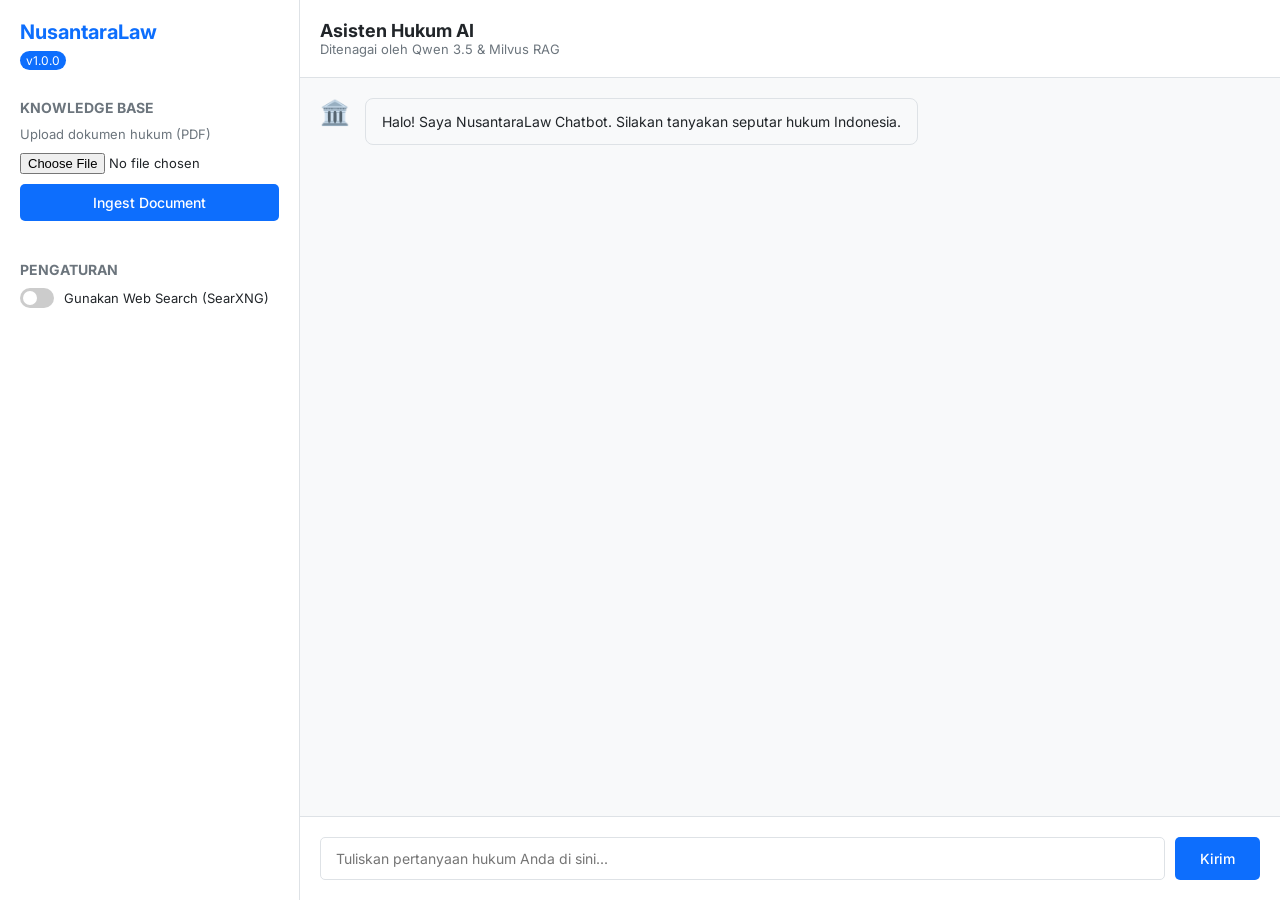
==== frontend/index.html @ 5e04f2a1 "Chatbot-Init" ====
<!DOCTYPE html>
<html lang="id">
<head>
    <meta charset="UTF-8">
    <meta name="viewport" content="width=device-width, initial-scale=1.0">
    <title>NusantaraLaw Chatbot</title>
    <link rel="stylesheet" href="style.css">
    <link href="https://fonts.googleapis.com/css2?family=Inter:wght@400;500;600&display=swap" rel="stylesheet">
</head>
<body>
    <div class="app-container">
        <!-- Sidebar for Uploads -->
        <aside class="sidebar">
            <div class="sidebar-header">
                <h2>NusantaraLaw</h2>
                <span class="badge">v1.0.0</span>
            </div>
            
            <div class="upload-section">
                <h3>Knowledge Base</h3>
                <p>Upload dokumen hukum (PDF)</p>
                <form id="uploadForm">
                    <input type="file" id="pdfFile" accept="application/pdf" required />
                    <button type="submit" id="uploadBtn" class="btn primary">Ingest Document</button>
                </form>
                <div id="uploadStatus" class="status-msg"></div>
            </div>

            <div class="settings-section">
                <h3>Pengaturan</h3>
                <label class="toggle">
                    <input type="checkbox" id="webSearchToggle">
                    <span class="slider round"></span>
                    <span class="toggle-label">Gunakan Web Search (SearXNG)</span>
                </label>
            </div>
        </aside>

        <!-- Main Chat Area -->
        <main class="chat-area">
            <header class="chat-header">
                <h2>Asisten Hukum AI</h2>
                <p>Ditenagai oleh Qwen 3.5 & Milvus RAG</p>
            </header>
            
            <div id="chatHistory" class="chat-history">
                <div class="message system-message">
                    <div class="avatar">🏛️</div>
                    <div class="content">Halo! Saya NusantaraLaw Chatbot. Silakan tanyakan seputar hukum Indonesia.</div>
                </div>
            </div>

            <div class="input-area">
                <form id="chatForm">
                    <input type="text" id="questionInput" placeholder="Tuliskan pertanyaan hukum Anda di sini..." required autocomplete="off" />
                    <button type="submit" id="sendBtn" class="btn primary">Kirim</button>
                </form>
            </div>
        </main>
    </div>
    <script src="app.js"></script>
</body>
</html>
---- frontend/style.css ----
:root {
    --bg-color: #f8f9fa;
    --sidebar-bg: #ffffff;
    --text-main: #212529;
    --text-muted: #6c757d;
    --primary: #0d6efd;
    --primary-hover: #0b5ed7;
    --border: #dee2e6;
    --msg-user: #e7f1ff;
    --msg-system: #f8f9fa;
}

* {
    box-sizing: border-box;
    margin: 0;
    padding: 0;
    font-family: 'Inter', sans-serif;
}

body {
    background-color: var(--bg-color);
    color: var(--text-main);
    display: flex;
    height: 100vh;
    overflow: hidden;
}

.app-container {
    display: flex;
    width: 100%;
}

.sidebar {
    width: 300px;
    background-color: var(--sidebar-bg);
    border-right: 1px solid var(--border);
    padding: 20px;
    display: flex;
    flex-direction: column;
    gap: 30px;
}

.sidebar-header h2 {
    font-size: 20px;
    color: var(--primary);
    margin-bottom: 5px;
}

.badge {
    background-color: var(--primary);
    color: white;
    padding: 2px 6px;
    border-radius: 10px;
    font-size: 12px;
}

.upload-section h3, .settings-section h3 {
    font-size: 14px;
    text-transform: uppercase;
    color: var(--text-muted);
    margin-bottom: 10px;
}

.upload-section p {
    font-size: 13px;
    color: var(--text-muted);
    margin-bottom: 10px;
}

.btn {
    padding: 10px 15px;
    border: none;
    border-radius: 5px;
    cursor: pointer;
    font-size: 14px;
    font-weight: 500;
    transition: background 0.3s;
}

.btn.primary {
    background-color: var(--primary);
    color: white;
    width: 100%;
}

.btn.primary:hover {
    background-color: var(--primary-hover);
}

.btn:disabled {
    opacity: 0.7;
    cursor: not-allowed;
}

input[type="file"] {
    width: 100%;
    margin-bottom: 10px;
    font-size: 13px;
}

.status-msg {
    margin-top: 10px;
    font-size: 12px;
    color: green;
}

/* Chat Area */
.chat-area {
    flex: 1;
    display: flex;
    flex-direction: column;
}

.chat-header {
    padding: 20px;
    background-color: var(--sidebar-bg);
    border-bottom: 1px solid var(--border);
}

.chat-header h2 {
    font-size: 18px;
}

.chat-header p {
    font-size: 13px;
    color: var(--text-muted);
}

.chat-history {
    flex: 1;
    padding: 20px;
    overflow-y: auto;
    display: flex;
    flex-direction: column;
    gap: 15px;
}

.message {
    display: flex;
    gap: 15px;
    max-width: 80%;
}

.message.user-message {
    align-self: flex-end;
    flex-direction: row-reverse;
}

.message .avatar {
    font-size: 24px;
}

.message .content {
    padding: 12px 16px;
    border-radius: 8px;
    font-size: 14px;
    line-height: 1.5;
    background-color: var(--msg-system);
    border: 1px solid var(--border);
}

.message.user-message .content {
    background-color: var(--msg-user);
    border-color: #b6d4fe;
}

.source-box {
    margin-top: 10px;
    padding: 10px;
    background-color: #f1f3f5;
    border-radius: 5px;
    font-size: 12px;
    color: var(--text-muted);
}

.source-box ul {
    padding-left: 20px;
    margin-top: 5px;
}

.input-area {
    padding: 20px;
    background-color: var(--sidebar-bg);
    border-top: 1px solid var(--border);
}

#chatForm {
    display: flex;
    gap: 10px;
}

#questionInput {
    flex: 1;
    padding: 12px 15px;
    border: 1px solid var(--border);
    border-radius: 5px;
    font-size: 14px;
}

#questionInput:focus {
    outline: none;
    border-color: var(--primary);
}

#sendBtn {
    width: auto;
    padding: 0 25px;
}

/* Toggle switch */
.toggle {
    display: flex;
    align-items: center;
    gap: 10px;
    cursor: pointer;
    font-size: 13px;
}
.toggle input { display: none; }
.slider {
    position: relative;
    width: 34px;
    height: 20px;
    background-color: #ccc;
    border-radius: 20px;
    transition: .4s;
}
.slider:before {
    position: absolute;
    content: "";
    height: 14px;
    width: 14px;
    left: 3px;
    bottom: 3px;
    background-color: white;
    border-radius: 50%;
    transition: .4s;
}
input:checked + .slider { background-color: var(--primary); }
input:checked + .slider:before { transform: translateX(14px); }
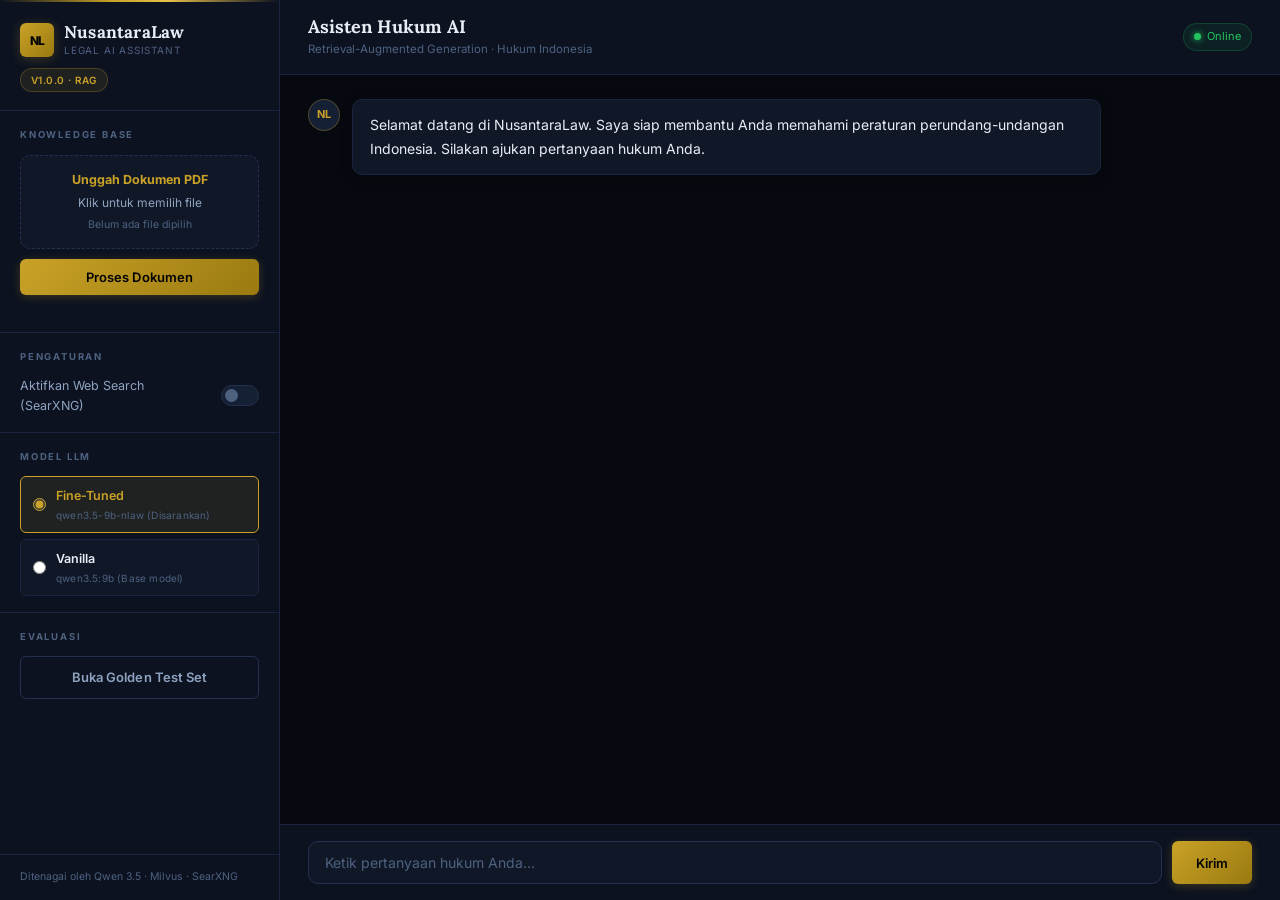
==== commit 904d9712: "Chatbot-EvalPage" ====
--- a/frontend/index.html
+++ b/frontend/index.html
@@ -3,61 +3,120 @@
 <head>
     <meta charset="UTF-8">
     <meta name="viewport" content="width=device-width, initial-scale=1.0">
-    <title>NusantaraLaw Chatbot</title>
-    <link rel="stylesheet" href="style.css">
-    <link href="https://fonts.googleapis.com/css2?family=Inter:wght@400;500;600&display=swap" rel="stylesheet">
+    <meta name="description" content="NusantaraLaw - Asisten Hukum AI berbasis RAG untuk hukum Indonesia">
+    <title>NusantaraLaw | Asisten Hukum AI</title>
+    <link rel="stylesheet" href="style.css?v=4">
+    <link href="https://fonts.googleapis.com/css2?family=Inter:ital,opsz,wght@0,14..32,300;0,14..32,400;0,14..32,500;0,14..32,600;0,14..32,700;1,14..32,400&family=Lora:wght@600;700&display=swap" rel="stylesheet">
 </head>
 <body>
-    <div class="app-container">
-        <!-- Sidebar for Uploads -->
-        <aside class="sidebar">
-            <div class="sidebar-header">
-                <h2>NusantaraLaw</h2>
-                <span class="badge">v1.0.0</span>
+<div class="app-container">
+
+    <!-- ══ Sidebar ══════════════════════════════ -->
+    <aside class="sidebar">
+
+        <div class="sidebar-brand">
+            <div class="brand-row">
+                <div class="brand-icon">NL</div>
+                <div>
+                    <div class="brand-name">NusantaraLaw</div>
+                    <div class="brand-tag">Legal AI Assistant</div>
+                </div>
             </div>
-            
-            <div class="upload-section">
-                <h3>Knowledge Base</h3>
-                <p>Upload dokumen hukum (PDF)</p>
-                <form id="uploadForm">
-                    <input type="file" id="pdfFile" accept="application/pdf" required />
-                    <button type="submit" id="uploadBtn" class="btn primary">Ingest Document</button>
-                </form>
-                <div id="uploadStatus" class="status-msg"></div>
-            </div>
+            <span class="badge">v1.0.0 &middot; RAG</span>
+        </div>
 
-            <div class="settings-section">
-                <h3>Pengaturan</h3>
+        <!-- Knowledge Base -->
+        <div class="sidebar-section">
+            <div class="section-label">Knowledge Base</div>
+            <form id="uploadForm">
+                <div class="upload-zone" onclick="document.getElementById('pdfFile').click()">
+                    <label class="upload-label">
+                        <input type="file" id="pdfFile" accept="application/pdf" required />
+                        <strong>Unggah Dokumen PDF</strong>
+                        Klik untuk memilih file
+                    </label>
+                    <div id="fileName">Belum ada file dipilih</div>
+                </div>
+                <button type="submit" id="uploadBtn" class="btn primary">Proses Dokumen</button>
+            </form>
+            <div id="uploadStatus" class="status-msg"></div>
+        </div>
+
+        <!-- Settings -->
+        <div class="sidebar-section">
+            <div class="section-label">Pengaturan</div>
+            <div class="toggle-row">
+                <span class="toggle-label">Aktifkan Web Search (SearXNG)</span>
                 <label class="toggle">
                     <input type="checkbox" id="webSearchToggle">
-                    <span class="slider round"></span>
-                    <span class="toggle-label">Gunakan Web Search (SearXNG)</span>
+                    <span class="slider"></span>
                 </label>
             </div>
-        </aside>
+        </div>
 
-        <!-- Main Chat Area -->
-        <main class="chat-area">
-            <header class="chat-header">
-                <h2>Asisten Hukum AI</h2>
-                <p>Ditenagai oleh Qwen 3.5 & Milvus RAG</p>
-            </header>
-            
-            <div id="chatHistory" class="chat-history">
-                <div class="message system-message">
-                    <div class="avatar">🏛️</div>
-                    <div class="content">Halo! Saya NusantaraLaw Chatbot. Silakan tanyakan seputar hukum Indonesia.</div>
+        <!-- Model Selector -->
+        <div class="sidebar-section">
+            <div class="section-label">Model LLM</div>
+            <div class="model-selector">
+                <label class="model-option">
+                    <input type="radio" name="modelChoice" id="modelFinetuned" value="qwen3.5-9b-nlaw" checked>
+                    <span class="model-option-label">
+                        <span class="model-name">Fine-Tuned</span>
+                        <span class="model-desc">qwen3.5-9b-nlaw (Disarankan)</span>
+                    </span>
+                </label>
+                <label class="model-option">
+                    <input type="radio" name="modelChoice" id="modelVanilla" value="qwen3.5:9b">
+                    <span class="model-option-label">
+                        <span class="model-name">Vanilla</span>
+                        <span class="model-desc">qwen3.5:9b (Base model)</span>
+                    </span>
+                </label>
+            </div>
+        </div>
+
+        <!-- Evaluation -->
+        <div class="sidebar-section">
+            <div class="section-label">Evaluasi</div>
+            <a href="evaluation.html" class="btn secondary">Buka Golden Test Set</a>
+        </div>
+
+        <div class="sidebar-footer">
+            Ditenagai oleh Qwen 3.5 &middot; Milvus &middot; SearXNG
+        </div>
+
+    </aside>
+
+    <!-- ══ Chat ════════════════════════════════ -->
+    <main class="chat-area">
+
+        <header class="chat-header">
+            <div class="chat-header-left">
+                <h1>Asisten Hukum AI</h1>
+                <p>Retrieval-Augmented Generation &middot; Hukum Indonesia</p>
+            </div>
+            <div class="online-pill">Online</div>
+        </header>
+
+        <div id="chatHistory" class="chat-history">
+            <div class="message system-message">
+                <div class="avatar">NL</div>
+                <div class="content">
+                    Selamat datang di NusantaraLaw. Saya siap membantu Anda memahami peraturan perundang-undangan Indonesia. Silakan ajukan pertanyaan hukum Anda.
                 </div>
             </div>
+        </div>
 
-            <div class="input-area">
-                <form id="chatForm">
-                    <input type="text" id="questionInput" placeholder="Tuliskan pertanyaan hukum Anda di sini..." required autocomplete="off" />
-                    <button type="submit" id="sendBtn" class="btn primary">Kirim</button>
-                </form>
-            </div>
-        </main>
-    </div>
-    <script src="app.js"></script>
+        <div class="input-area">
+            <form id="chatForm">
+                <input type="text" id="questionInput" placeholder="Ketik pertanyaan hukum Anda..." required autocomplete="off" />
+                <button type="submit" id="sendBtn" class="btn primary">Kirim</button>
+            </form>
+        </div>
+
+    </main>
+
+</div>
+<script src="app.js?v=4"></script>
 </body>
 </html>
--- a/frontend/style.css
+++ b/frontend/style.css
@@ -1,144 +1,431 @@
+@import url('https://fonts.googleapis.com/css2?family=Inter:ital,opsz,wght@0,14..32,300;0,14..32,400;0,14..32,500;0,14..32,600;0,14..32,700;1,14..32,400&family=Lora:wght@600;700&display=swap');
+
+/* ═══════════════════════════════════════════════
+   DESIGN TOKENS
+═══════════════════════════════════════════════ */
 :root {
-    --bg-color: #f8f9fa;
-    --sidebar-bg: #ffffff;
-    --text-main: #212529;
-    --text-muted: #6c757d;
-    --primary: #0d6efd;
-    --primary-hover: #0b5ed7;
-    --border: #dee2e6;
-    --msg-user: #e7f1ff;
-    --msg-system: #f8f9fa;
-}
-
-* {
-    box-sizing: border-box;
-    margin: 0;
-    padding: 0;
-    font-family: 'Inter', sans-serif;
-}
-
+    /* Surfaces */
+    --bg:        #06090f;
+    --s1:        #0c1220;
+    --s2:        #101828;
+    --s3:        #162035;
+
+    /* Borders */
+    --b0:        #1a2540;
+    --b1:        #243050;
+
+    /* Text */
+    --t1:        #e8edf5;
+    --t2:        #8fa3c0;
+    --t3:        #4e6280;
+
+    /* Brand gold */
+    --gold:      #c9a227;
+    --gold-hi:   #e8bf4a;
+    --gold-lo:   rgba(201,162,39,0.1);
+    --gold-glow: rgba(201,162,39,0.25);
+
+    /* Status */
+    --green:     #22c55e;
+    --red:       #ef4444;
+
+    /* Geometry */
+    --r:         10px;
+    --rs:        6px;
+    --sidebar:   280px;
+}
+
+/* ═══════════════════════════════════════════════
+   RESET
+═══════════════════════════════════════════════ */
+*, *::before, *::after { box-sizing: border-box; margin: 0; padding: 0; }
+html { height: 100%; }
 body {
-    background-color: var(--bg-color);
-    color: var(--text-main);
-    display: flex;
+    font-family: 'Inter', system-ui, sans-serif;
+    font-size: 14px;
+    line-height: 1.6;
+    background: var(--bg);
+    color: var(--t1);
     height: 100vh;
     overflow: hidden;
-}
-
+    display: flex;
+}
+
+/* Scrollbar */
+::-webkit-scrollbar { width: 4px; height: 4px; }
+::-webkit-scrollbar-track { background: transparent; }
+::-webkit-scrollbar-thumb { background: var(--b1); border-radius: 4px; }
+::-webkit-scrollbar-thumb:hover { background: var(--gold); }
+
+/* ═══════════════════════════════════════════════
+   LAYOUT
+═══════════════════════════════════════════════ */
 .app-container {
     display: flex;
     width: 100%;
-}
-
+    height: 100vh;
+}
+
+/* ═══════════════════════════════════════════════
+   SIDEBAR
+═══════════════════════════════════════════════ */
 .sidebar {
-    width: 300px;
-    background-color: var(--sidebar-bg);
-    border-right: 1px solid var(--border);
-    padding: 20px;
+    width: var(--sidebar);
+    min-width: var(--sidebar);
+    background: var(--s1);
+    border-right: 1px solid var(--b0);
     display: flex;
     flex-direction: column;
-    gap: 30px;
-}
-
-.sidebar-header h2 {
-    font-size: 20px;
-    color: var(--primary);
-    margin-bottom: 5px;
+    overflow-y: auto;
+    overflow-x: hidden;
+    position: relative;
+    z-index: 10;
+}
+
+/* Gold top accent line */
+.sidebar::after {
+    content: '';
+    position: absolute;
+    top: 0; left: 0; right: 0;
+    height: 2px;
+    background: linear-gradient(90deg, transparent 0%, var(--gold) 40%, var(--gold-hi) 60%, transparent 100%);
+    pointer-events: none;
+}
+
+/* Brand */
+.sidebar-brand {
+    padding: 22px 20px 18px;
+}
+
+.brand-row {
+    display: flex;
+    align-items: center;
+    gap: 10px;
+    margin-bottom: 10px;
+}
+
+.brand-icon {
+    width: 34px;
+    height: 34px;
+    background: linear-gradient(135deg, var(--gold), #9a7a10);
+    border-radius: var(--rs);
+    display: flex;
+    align-items: center;
+    justify-content: center;
+    font-weight: 800;
+    font-size: 12px;
+    color: #000;
+    letter-spacing: -0.5px;
+    box-shadow: 0 2px 12px var(--gold-glow);
+    flex-shrink: 0;
+}
+
+.brand-name {
+    font-family: 'Lora', Georgia, serif;
+    font-size: 17px;
+    font-weight: 700;
+    color: var(--t1);
+    letter-spacing: 0.2px;
+    line-height: 1.2;
+}
+
+.brand-tag {
+    font-size: 10px;
+    color: var(--t3);
+    letter-spacing: 0.8px;
+    text-transform: uppercase;
 }
 
 .badge {
-    background-color: var(--primary);
-    color: white;
-    padding: 2px 6px;
-    border-radius: 10px;
+    display: inline-flex;
+    align-items: center;
+    gap: 5px;
+    background: var(--gold-lo);
+    color: var(--gold);
+    border: 1px solid rgba(201,162,39,0.25);
+    border-radius: 20px;
+    padding: 3px 10px;
+    font-size: 10px;
+    font-weight: 600;
+    letter-spacing: 0.4px;
+    text-transform: uppercase;
+}
+
+/* Sidebar Sections */
+.sidebar-section {
+    padding: 16px 20px;
+    border-top: 1px solid var(--b0);
+}
+
+.section-label {
+    font-size: 9.5px;
+    font-weight: 700;
+    letter-spacing: 1.8px;
+    text-transform: uppercase;
+    color: var(--t3);
+    margin-bottom: 12px;
+}
+
+/* Upload zone */
+.upload-zone {
+    border: 1.5px dashed var(--b1);
+    border-radius: var(--r);
+    padding: 14px 12px;
+    text-align: center;
+    cursor: pointer;
+    transition: all 0.25s;
+    background: var(--s2);
+    margin-bottom: 10px;
+}
+.upload-zone:hover {
+    border-color: var(--gold);
+    background: var(--gold-lo);
+}
+.upload-zone input[type="file"] { display: none; }
+.upload-label {
+    display: block;
     font-size: 12px;
-}
-
-.upload-section h3, .settings-section h3 {
-    font-size: 14px;
-    text-transform: uppercase;
-    color: var(--text-muted);
-    margin-bottom: 10px;
-}
-
-.upload-section p {
+    color: var(--t2);
+    cursor: pointer;
+    user-select: none;
+}
+.upload-label strong {
+    display: block;
+    color: var(--gold);
+    font-size: 12.5px;
+    margin-bottom: 3px;
+}
+#fileName {
+    font-size: 10.5px;
+    color: var(--t3);
+    margin-top: 5px;
+    word-break: break-all;
+}
+
+.status-msg {
+    font-size: 11.5px;
+    color: var(--green);
+    margin-top: 7px;
+    min-height: 14px;
+}
+
+/* Buttons */
+.btn {
+    display: flex;
+    align-items: center;
+    justify-content: center;
+    gap: 7px;
+    width: 100%;
+    padding: 10px 16px;
+    border: none;
+    border-radius: var(--rs);
     font-size: 13px;
-    color: var(--text-muted);
-    margin-bottom: 10px;
-}
-
-.btn {
-    padding: 10px 15px;
-    border: none;
-    border-radius: 5px;
+    font-weight: 600;
+    font-family: 'Inter', sans-serif;
     cursor: pointer;
-    font-size: 14px;
-    font-weight: 500;
-    transition: background 0.3s;
-}
-
+    transition: all 0.22s ease;
+    text-decoration: none;
+    letter-spacing: 0.1px;
+}
 .btn.primary {
-    background-color: var(--primary);
-    color: white;
-    width: 100%;
-}
-
+    background: linear-gradient(135deg, var(--gold) 0%, #9a7a10 100%);
+    color: #000;
+    box-shadow: 0 2px 10px var(--gold-glow);
+}
 .btn.primary:hover {
-    background-color: var(--primary-hover);
-}
-
+    background: linear-gradient(135deg, var(--gold-hi) 0%, var(--gold) 100%);
+    box-shadow: 0 4px 18px rgba(201,162,39,0.4);
+    transform: translateY(-1px);
+}
+.btn.secondary {
+    background: transparent;
+    color: var(--t2);
+    border: 1px solid var(--b1);
+}
+.btn.secondary:hover {
+    color: var(--gold);
+    border-color: var(--gold);
+    background: var(--gold-lo);
+}
 .btn:disabled {
-    opacity: 0.7;
+    opacity: 0.4;
     cursor: not-allowed;
-}
-
-input[type="file"] {
-    width: 100%;
-    margin-bottom: 10px;
-    font-size: 13px;
-}
-
-.status-msg {
-    margin-top: 10px;
-    font-size: 12px;
-    color: green;
-}
-
-/* Chat Area */
+    transform: none !important;
+    box-shadow: none !important;
+}
+
+/* Toggle */
+.toggle-row {
+    display: flex;
+    align-items: center;
+    justify-content: space-between;
+    gap: 12px;
+}
+.toggle-label { font-size: 12.5px; color: var(--t2); flex: 1; }
+.toggle { position: relative; width: 38px; height: 21px; flex-shrink: 0; cursor: pointer; }
+.toggle input { display: none; }
+.slider {
+    position: absolute;
+    inset: 0;
+    background: var(--s3);
+    border: 1px solid var(--b1);
+    border-radius: 21px;
+    transition: 0.28s;
+}
+.slider::before {
+    content: '';
+    position: absolute;
+    width: 13px; height: 13px;
+    left: 3px; top: 3px;
+    background: var(--t3);
+    border-radius: 50%;
+    transition: 0.28s;
+}
+input:checked + .slider { background: var(--gold-lo); border-color: var(--gold); }
+input:checked + .slider::before { transform: translateX(17px); background: var(--gold); }
+
+/* Model Selector */
+.model-selector {
+    display: flex;
+    flex-direction: column;
+    gap: 6px;
+}
+
+.model-option {
+    display: flex;
+    align-items: center;
+    gap: 10px;
+    padding: 9px 12px;
+    border: 1px solid var(--b0);
+    border-radius: var(--rs);
+    cursor: pointer;
+    transition: all 0.2s;
+    background: var(--s2);
+}
+.model-option:hover {
+    border-color: var(--b1);
+    background: var(--s3);
+}
+.model-option input[type="radio"] {
+    accent-color: var(--gold);
+    flex-shrink: 0;
+}
+.model-option input[type="radio"]:checked ~ .model-option-label .model-name {
+    color: var(--gold);
+}
+.model-option:has(input:checked) {
+    border-color: var(--gold);
+    background: var(--gold-lo);
+}
+.model-option-label {
+    display: flex;
+    flex-direction: column;
+    gap: 1px;
+}
+.model-name {
+    font-size: 12.5px;
+    font-weight: 600;
+    color: var(--t1);
+}
+.model-desc {
+    font-size: 10px;
+    color: var(--t3);
+    letter-spacing: 0.2px;
+}
+
+/* Sidebar footer */
+.sidebar-footer {
+    margin-top: auto;
+    padding: 14px 20px;
+    border-top: 1px solid var(--b0);
+    font-size: 10.5px;
+    color: var(--t3);
+    line-height: 1.6;
+}
+
+/* ═══════════════════════════════════════════════
+   CHAT AREA
+═══════════════════════════════════════════════ */
 .chat-area {
     flex: 1;
     display: flex;
     flex-direction: column;
+    overflow: hidden;
+    min-width: 0;
 }
 
 .chat-header {
-    padding: 20px;
-    background-color: var(--sidebar-bg);
-    border-bottom: 1px solid var(--border);
-}
-
-.chat-header h2 {
+    padding: 16px 28px;
+    background: var(--s1);
+    border-bottom: 1px solid var(--b0);
+    display: flex;
+    align-items: center;
+    justify-content: space-between;
+    flex-shrink: 0;
+    gap: 12px;
+}
+
+.chat-header-left h1 {
+    font-family: 'Lora', serif;
     font-size: 18px;
-}
-
-.chat-header p {
-    font-size: 13px;
-    color: var(--text-muted);
-}
-
+    font-weight: 700;
+    color: var(--t1);
+    line-height: 1.2;
+}
+
+.chat-header-left p {
+    font-size: 11.5px;
+    color: var(--t3);
+    margin-top: 2px;
+}
+
+.online-pill {
+    display: flex;
+    align-items: center;
+    gap: 6px;
+    font-size: 11px;
+    color: var(--green);
+    background: rgba(34,197,94,0.08);
+    border: 1px solid rgba(34,197,94,0.2);
+    border-radius: 20px;
+    padding: 4px 10px;
+    flex-shrink: 0;
+}
+.online-pill::before {
+    content: '';
+    width: 7px; height: 7px;
+    border-radius: 50%;
+    background: var(--green);
+    box-shadow: 0 0 6px var(--green);
+    animation: pulse 2.2s infinite;
+}
+@keyframes pulse {
+    0%, 100% { opacity: 1; }
+    50% { opacity: 0.3; }
+}
+
+/* ═══════════════════════════════════════════════
+   MESSAGES
+═══════════════════════════════════════════════ */
 .chat-history {
     flex: 1;
-    padding: 20px;
+    padding: 24px 28px;
     overflow-y: auto;
     display: flex;
     flex-direction: column;
-    gap: 15px;
+    gap: 20px;
 }
 
 .message {
     display: flex;
-    gap: 15px;
-    max-width: 80%;
+    gap: 12px;
+    max-width: 84%;
+    animation: msgIn 0.3s ease forwards;
+}
+
+@keyframes msgIn {
+    from { opacity: 0; transform: translateY(8px); }
+    to   { opacity: 1; transform: translateY(0); }
 }
 
 .message.user-message {
@@ -146,94 +433,148 @@
     flex-direction: row-reverse;
 }
 
-.message .avatar {
-    font-size: 24px;
-}
-
-.message .content {
-    padding: 12px 16px;
-    border-radius: 8px;
-    font-size: 14px;
-    line-height: 1.5;
-    background-color: var(--msg-system);
-    border: 1px solid var(--border);
-}
-
-.message.user-message .content {
-    background-color: var(--msg-user);
-    border-color: #b6d4fe;
+.avatar {
+    width: 32px;
+    height: 32px;
+    border-radius: 50%;
+    display: flex;
+    align-items: center;
+    justify-content: center;
+    font-size: 11px;
+    font-weight: 700;
+    flex-shrink: 0;
+    background: var(--s3);
+    color: var(--gold);
+    border: 1px solid rgba(201,162,39,0.3);
+    letter-spacing: 0;
+}
+.user-message .avatar {
+    background: var(--s2);
+    color: var(--t2);
+    border-color: var(--b1);
+}
+
+.content {
+    padding: 13px 17px;
+    border-radius: var(--r);
+    background: var(--s2);
+    border: 1px solid var(--b0);
+    color: var(--t1);
+    box-shadow: 0 2px 12px rgba(0,0,0,0.3);
+    line-height: 1.7;
+    word-break: break-word;
+    min-width: 0;
+}
+.user-message .content {
+    background: var(--s3);
+    border-color: var(--b1);
 }
 
 .source-box {
-    margin-top: 10px;
-    padding: 10px;
-    background-color: #f1f3f5;
-    border-radius: 5px;
+    margin-top: 12px;
+    padding: 10px 13px;
+    background: rgba(201,162,39,0.05);
+    border-left: 2px solid var(--gold);
+    border-radius: 0 var(--rs) var(--rs) 0;
     font-size: 12px;
-    color: var(--text-muted);
-}
-
-.source-box ul {
-    padding-left: 20px;
-    margin-top: 5px;
-}
-
+    color: var(--t2);
+}
+.source-box strong {
+    color: var(--gold);
+    font-size: 10px;
+    text-transform: uppercase;
+    letter-spacing: 0.8px;
+    display: block;
+    margin-bottom: 7px;
+}
+.source-box ul { padding-left: 14px; }
+.source-box li { margin-bottom: 3px; }
+.source-box a { color: var(--gold); text-decoration: none; }
+.source-box a:hover { text-decoration: underline; }
+.toon-note {
+    margin-top: 8px;
+    font-size: 10.5px;
+    color: var(--t3);
+    font-style: italic;
+}
+
+/* Typing indicator */
+.typing-indicator {
+    display: flex;
+    gap: 4px;
+    padding: 14px 16px;
+    background: var(--s2);
+    border: 1px solid var(--b0);
+    border-radius: var(--r);
+    width: fit-content;
+    align-items: center;
+}
+.typing-indicator span {
+    width: 5px; height: 5px;
+    background: var(--t3);
+    border-radius: 50%;
+    animation: bounce 1.3s infinite ease-in-out;
+}
+.typing-indicator span:nth-child(2) { animation-delay: 0.18s; }
+.typing-indicator span:nth-child(3) { animation-delay: 0.36s; }
+@keyframes bounce {
+    0%, 80%, 100% { transform: scale(0.65); opacity: 0.35; }
+    40% { transform: scale(1); opacity: 1; }
+}
+
+/* ═══════════════════════════════════════════════
+   INPUT AREA
+═══════════════════════════════════════════════ */
 .input-area {
-    padding: 20px;
-    background-color: var(--sidebar-bg);
-    border-top: 1px solid var(--border);
+    padding: 16px 28px;
+    background: var(--s1);
+    border-top: 1px solid var(--b0);
+    flex-shrink: 0;
 }
 
 #chatForm {
     display: flex;
     gap: 10px;
+    align-items: stretch;
 }
 
 #questionInput {
     flex: 1;
-    padding: 12px 15px;
-    border: 1px solid var(--border);
-    border-radius: 5px;
+    min-width: 0;
+    padding: 12px 16px;
+    background: var(--s2);
+    border: 1px solid var(--b1);
+    border-radius: var(--r);
     font-size: 14px;
-}
-
+    font-family: 'Inter', sans-serif;
+    color: var(--t1);
+    outline: none;
+    transition: border-color 0.2s, box-shadow 0.2s;
+}
+#questionInput::placeholder { color: var(--t3); }
 #questionInput:focus {
-    outline: none;
-    border-color: var(--primary);
+    border-color: var(--gold);
+    box-shadow: 0 0 0 3px rgba(201,162,39,0.08);
 }
 
 #sendBtn {
     width: auto;
-    padding: 0 25px;
-}
-
-/* Toggle switch */
-.toggle {
-    display: flex;
-    align-items: center;
-    gap: 10px;
-    cursor: pointer;
-    font-size: 13px;
-}
-.toggle input { display: none; }
-.slider {
-    position: relative;
-    width: 34px;
-    height: 20px;
-    background-color: #ccc;
-    border-radius: 20px;
-    transition: .4s;
-}
-.slider:before {
-    position: absolute;
-    content: "";
-    height: 14px;
-    width: 14px;
-    left: 3px;
-    bottom: 3px;
-    background-color: white;
-    border-radius: 50%;
-    transition: .4s;
-}
-input:checked + .slider { background-color: var(--primary); }
-input:checked + .slider:before { transform: translateX(14px); }
+    min-width: 80px;
+    flex-shrink: 0;
+    padding: 12px 20px;
+}
+
+/* ═══════════════════════════════════════════════
+   RESPONSIVE
+═══════════════════════════════════════════════ */
+@media (max-width: 900px) {
+    :root { --sidebar: 240px; }
+    .chat-header { padding: 14px 18px; }
+    .chat-history { padding: 18px; }
+    .input-area { padding: 14px 18px; }
+}
+
+@media (max-width: 680px) {
+    .sidebar { display: none; }
+    .chat-header-left h1 { font-size: 16px; }
+}
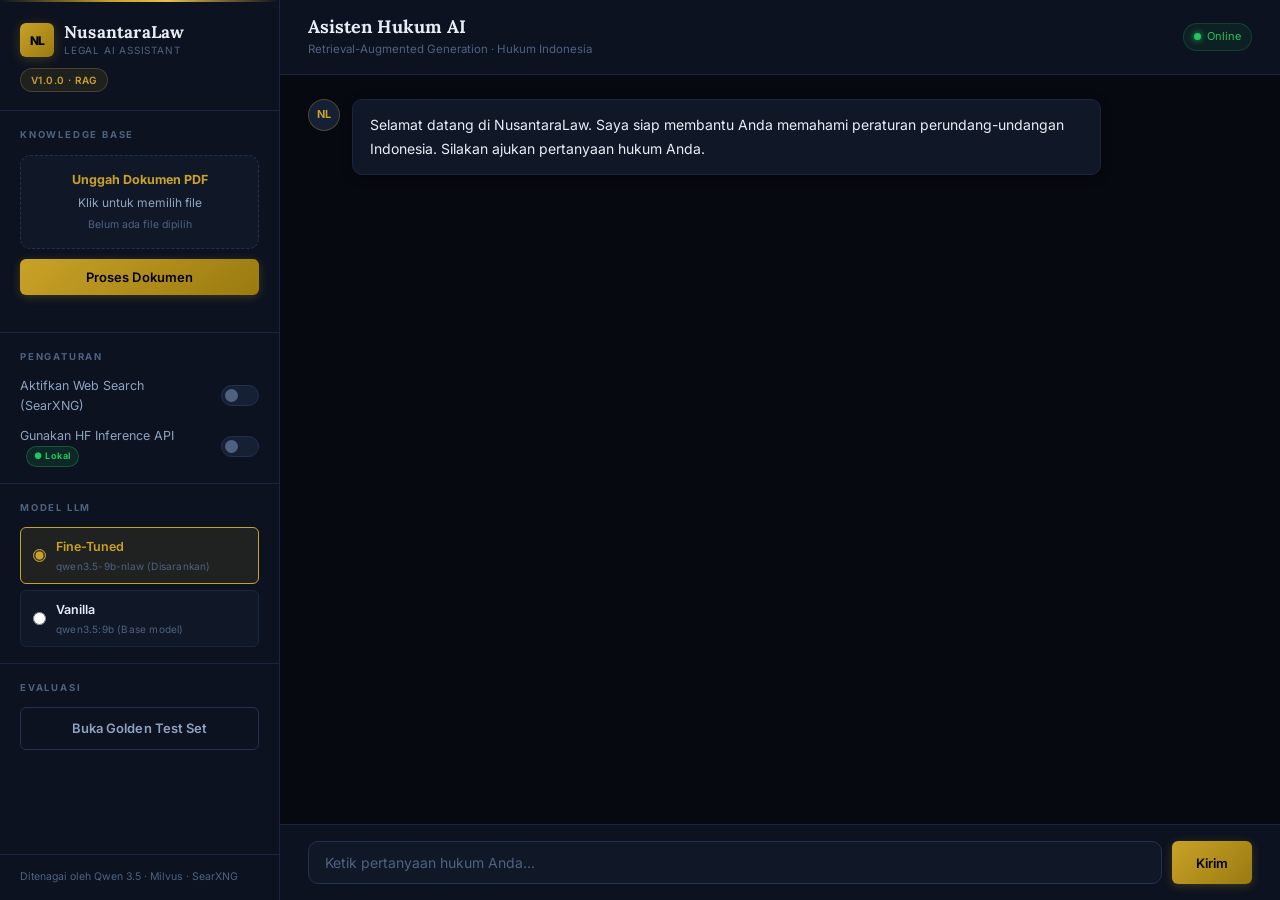
==== commit f8d35acc: "Chatbot-MainPageFix" ====
--- a/frontend/index.html
+++ b/frontend/index.html
@@ -49,6 +49,16 @@
                 <span class="toggle-label">Aktifkan Web Search (SearXNG)</span>
                 <label class="toggle">
                     <input type="checkbox" id="webSearchToggle">
+                    <span class="slider"></span>
+                </label>
+            </div>
+            <div class="toggle-row" style="margin-top:10px;">
+                <span class="toggle-label">
+                    Gunakan HF Inference API
+                    <span id="inferenceMode" class="inference-badge local">● Lokal</span>
+                </span>
+                <label class="toggle">
+                    <input type="checkbox" id="hfToggle">
                     <span class="slider"></span>
                 </label>
             </div>
--- a/frontend/style.css
+++ b/frontend/style.css
@@ -578,3 +578,26 @@
     .sidebar { display: none; }
     .chat-header-left h1 { font-size: 16px; }
 }
+
+/* ── Inference mode badge ───────────────────────────── */
+.inference-badge {
+    display: inline-block;
+    margin-left: 6px;
+    font-size: 9px;
+    font-weight: 700;
+    letter-spacing: 0.5px;
+    padding: 2px 7px;
+    border-radius: 20px;
+    vertical-align: middle;
+    transition: background 0.25s, color 0.25s;
+}
+.inference-badge.local {
+    color: var(--green);
+    background: rgba(34,197,94,0.12);
+    border: 1px solid rgba(34,197,94,0.3);
+}
+.inference-badge.hf {
+    color: #38bdf8;
+    background: rgba(56,189,248,0.12);
+    border: 1px solid rgba(56,189,248,0.3);
+}
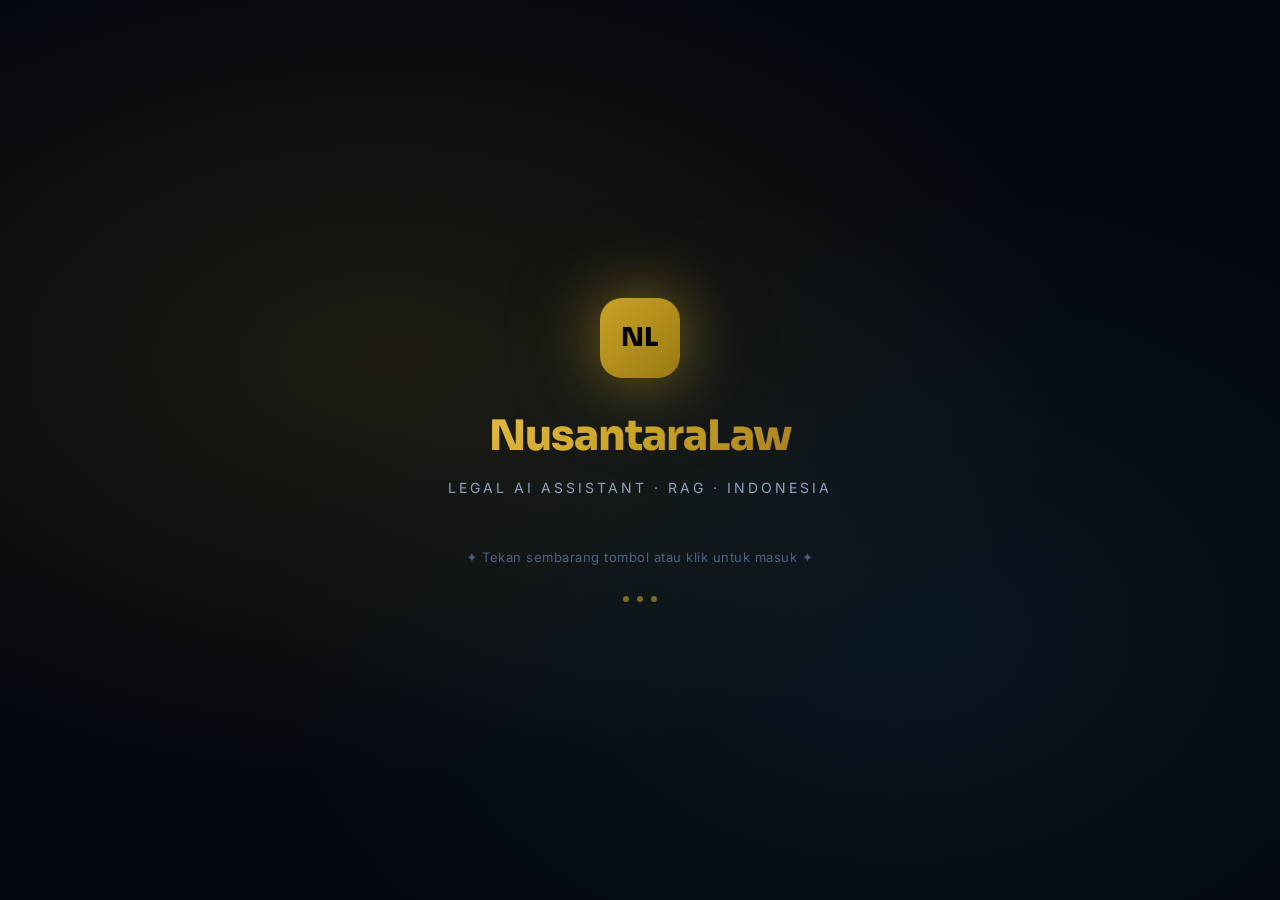
==== commit 34c33a9d: "Chatbot-InterfaceImprov" ====
--- a/frontend/index.html
+++ b/frontend/index.html
@@ -5,15 +5,34 @@
     <meta name="viewport" content="width=device-width, initial-scale=1.0">
     <meta name="description" content="NusantaraLaw - Asisten Hukum AI berbasis RAG untuk hukum Indonesia">
     <title>NusantaraLaw | Asisten Hukum AI</title>
-    <link rel="stylesheet" href="style.css?v=4">
-    <link href="https://fonts.googleapis.com/css2?family=Inter:ital,opsz,wght@0,14..32,300;0,14..32,400;0,14..32,500;0,14..32,600;0,14..32,700;1,14..32,400&family=Lora:wght@600;700&display=swap" rel="stylesheet">
+    <link rel="stylesheet" href="style.css?v=5">
+    <link href="https://fonts.googleapis.com/css2?family=Inter:wght@300;400;500;600;700&family=Sora:wght@600;700;800&family=Lora:wght@600;700&display=swap" rel="stylesheet">
 </head>
 <body>
+
+<!-- ══ Background Orbs ══════════════════════════════ -->
+<div class="orb orb-1"></div>
+<div class="orb orb-2"></div>
+<div class="orb orb-3"></div>
+
+<!-- ══ Splash / Login Screen ════════════════════════ -->
+<div id="splashScreen" class="splash-screen">
+    <div class="splash-content">
+        <div class="splash-logo">NL</div>
+        <h1 class="splash-title">NusantaraLaw</h1>
+        <p class="splash-subtitle">Legal AI Assistant · RAG · Indonesia</p>
+        <p class="splash-prompt">✦ Tekan sembarang tombol atau klik untuk masuk ✦</p>
+        <div class="splash-dots">
+            <span></span><span></span><span></span>
+        </div>
+    </div>
+</div>
+
+<!-- ══ App ════════════════════════════════════════ -->
 <div class="app-container">
 
     <!-- ══ Sidebar ══════════════════════════════ -->
     <aside class="sidebar">
-
         <div class="sidebar-brand">
             <div class="brand-row">
                 <div class="brand-icon">NL</div>
@@ -94,12 +113,10 @@
         <div class="sidebar-footer">
             Ditenagai oleh Qwen 3.5 &middot; Milvus &middot; SearXNG
         </div>
-
     </aside>
 
     <!-- ══ Chat ════════════════════════════════ -->
     <main class="chat-area">
-
         <header class="chat-header">
             <div class="chat-header-left">
                 <h1>Asisten Hukum AI</h1>
@@ -123,10 +140,10 @@
                 <button type="submit" id="sendBtn" class="btn primary">Kirim</button>
             </form>
         </div>
-
     </main>
 
 </div>
-<script src="app.js?v=4"></script>
+
+<script src="app.js?v=5"></script>
 </body>
 </html>
--- a/frontend/style.css
+++ b/frontend/style.css
@@ -1,38 +1,32 @@
-@import url('https://fonts.googleapis.com/css2?family=Inter:ital,opsz,wght@0,14..32,300;0,14..32,400;0,14..32,500;0,14..32,600;0,14..32,700;1,14..32,400&family=Lora:wght@600;700&display=swap');
+@import url('https://fonts.googleapis.com/css2?family=Inter:wght@300;400;500;600;700&family=Sora:wght@600;700;800&family=Lora:wght@600;700&display=swap');
 
 /* ═══════════════════════════════════════════════
    DESIGN TOKENS
 ═══════════════════════════════════════════════ */
 :root {
-    /* Surfaces */
-    --bg:        #06090f;
-    --s1:        #0c1220;
-    --s2:        #101828;
-    --s3:        #162035;
-
-    /* Borders */
-    --b0:        #1a2540;
-    --b1:        #243050;
-
-    /* Text */
-    --t1:        #e8edf5;
-    --t2:        #8fa3c0;
-    --t3:        #4e6280;
-
-    /* Brand gold */
-    --gold:      #c9a227;
-    --gold-hi:   #e8bf4a;
-    --gold-lo:   rgba(201,162,39,0.1);
-    --gold-glow: rgba(201,162,39,0.25);
-
-    /* Status */
-    --green:     #22c55e;
-    --red:       #ef4444;
-
-    /* Geometry */
-    --r:         10px;
-    --rs:        6px;
-    --sidebar:   280px;
+    --bg:          #05080f;
+    --s1:          #080d18;
+    --s2:          #0c1220;
+    --s3:          #111828;
+    --b0:          #1a2540;
+    --b1:          #243050;
+    --t1:          #e8edf5;
+    --t2:          #8fa3c0;
+    --t3:          #4e6280;
+    --gold:        #c9a227;
+    --gold-hi:     #e8bf4a;
+    --gold-lo:     rgba(201,162,39,0.10);
+    --gold-glow:   rgba(201,162,39,0.25);
+    --green:       #22c55e;
+    --red:         #ef4444;
+    --blue:        #38bdf8;
+    --purple:      #a855f7;
+    --glass:       rgba(255,255,255,0.04);
+    --glass-b:     rgba(255,255,255,0.07);
+    --glass-hover: rgba(255,255,255,0.07);
+    --r:           12px;
+    --rs:          8px;
+    --sidebar:     285px;
 }
 
 /* ═══════════════════════════════════════════════
@@ -50,30 +44,163 @@
     overflow: hidden;
     display: flex;
 }
-
-/* Scrollbar */
 ::-webkit-scrollbar { width: 4px; height: 4px; }
 ::-webkit-scrollbar-track { background: transparent; }
 ::-webkit-scrollbar-thumb { background: var(--b1); border-radius: 4px; }
 ::-webkit-scrollbar-thumb:hover { background: var(--gold); }
 
 /* ═══════════════════════════════════════════════
+   ANIMATED BACKGROUND ORBS
+═══════════════════════════════════════════════ */
+.orb {
+    position: fixed;
+    border-radius: 50%;
+    filter: blur(80px);
+    pointer-events: none;
+    z-index: 0;
+    animation: orbDrift 20s ease-in-out infinite alternate;
+}
+.orb-1 {
+    width: 500px; height: 500px;
+    background: radial-gradient(circle, rgba(201,162,39,0.18) 0%, transparent 70%);
+    top: -150px; left: -100px;
+    animation-duration: 22s;
+}
+.orb-2 {
+    width: 400px; height: 400px;
+    background: radial-gradient(circle, rgba(56,189,248,0.12) 0%, transparent 70%);
+    bottom: -100px; right: 100px;
+    animation-duration: 28s;
+    animation-delay: -8s;
+}
+.orb-3 {
+    width: 350px; height: 350px;
+    background: radial-gradient(circle, rgba(168,85,247,0.10) 0%, transparent 70%);
+    top: 40%; left: 45%;
+    animation-duration: 18s;
+    animation-delay: -4s;
+}
+@keyframes orbDrift {
+    0%   { transform: translate(0, 0) scale(1); }
+    33%  { transform: translate(40px, -30px) scale(1.05); }
+    66%  { transform: translate(-30px, 40px) scale(0.95); }
+    100% { transform: translate(20px, 20px) scale(1.02); }
+}
+
+/* ═══════════════════════════════════════════════
+   SPLASH SCREEN
+═══════════════════════════════════════════════ */
+.splash-screen {
+    position: fixed;
+    inset: 0;
+    z-index: 9999;
+    display: flex;
+    align-items: center;
+    justify-content: center;
+    background: radial-gradient(ellipse at 30% 40%, rgba(201,162,39,0.12) 0%, transparent 55%),
+                radial-gradient(ellipse at 70% 70%, rgba(56,189,248,0.08) 0%, transparent 50%),
+                var(--bg);
+    cursor: pointer;
+    transition: opacity 0.6s ease, visibility 0.6s ease;
+}
+.splash-screen.hidden {
+    opacity: 0;
+    visibility: hidden;
+    pointer-events: none;
+}
+.splash-content {
+    text-align: center;
+    z-index: 1;
+    animation: splashIn 1s ease forwards;
+}
+@keyframes splashIn {
+    from { opacity: 0; transform: translateY(24px); }
+    to   { opacity: 1; transform: translateY(0); }
+}
+.splash-logo {
+    width: 80px; height: 80px;
+    margin: 0 auto 24px;
+    background: linear-gradient(135deg, var(--gold), #9a7a10);
+    border-radius: 22px;
+    display: flex;
+    align-items: center;
+    justify-content: center;
+    font-family: 'Sora', sans-serif;
+    font-size: 26px;
+    font-weight: 800;
+    color: #000;
+    box-shadow: 0 0 60px rgba(201,162,39,0.5), 0 0 120px rgba(201,162,39,0.2);
+    animation: logoPulse 3s ease-in-out infinite;
+}
+@keyframes logoPulse {
+    0%, 100% { box-shadow: 0 0 60px rgba(201,162,39,0.5), 0 0 120px rgba(201,162,39,0.2); }
+    50%      { box-shadow: 0 0 80px rgba(201,162,39,0.7), 0 0 160px rgba(201,162,39,0.3); }
+}
+.splash-title {
+    font-family: 'Sora', sans-serif;
+    font-size: 42px;
+    font-weight: 800;
+    background: linear-gradient(135deg, var(--gold-hi), var(--gold), #a07820);
+    -webkit-background-clip: text;
+    -webkit-text-fill-color: transparent;
+    background-clip: text;
+    letter-spacing: -1px;
+    margin-bottom: 8px;
+}
+.splash-subtitle {
+    font-size: 14px;
+    color: var(--t2);
+    letter-spacing: 3px;
+    text-transform: uppercase;
+    margin-bottom: 48px;
+}
+.splash-prompt {
+    font-size: 13px;
+    color: var(--t3);
+    letter-spacing: 0.5px;
+    animation: blinkFade 2.5s ease-in-out infinite;
+    margin-bottom: 28px;
+}
+@keyframes blinkFade {
+    0%, 100% { opacity: 0.4; }
+    50%      { opacity: 1; }
+}
+.splash-dots {
+    display: flex;
+    gap: 8px;
+    justify-content: center;
+}
+.splash-dots span {
+    width: 6px; height: 6px;
+    border-radius: 50%;
+    background: var(--gold);
+    animation: bounce 1.3s infinite ease-in-out;
+    opacity: 0.6;
+}
+.splash-dots span:nth-child(2) { animation-delay: 0.2s; }
+.splash-dots span:nth-child(3) { animation-delay: 0.4s; }
+
+/* ═══════════════════════════════════════════════
    LAYOUT
 ═══════════════════════════════════════════════ */
 .app-container {
     display: flex;
     width: 100%;
     height: 100vh;
-}
-
-/* ═══════════════════════════════════════════════
-   SIDEBAR
+    position: relative;
+    z-index: 1;
+}
+
+/* ═══════════════════════════════════════════════
+   SIDEBAR — Glassmorphism
 ═══════════════════════════════════════════════ */
 .sidebar {
     width: var(--sidebar);
     min-width: var(--sidebar);
-    background: var(--s1);
-    border-right: 1px solid var(--b0);
+    background: rgba(8,13,24,0.75);
+    backdrop-filter: blur(20px) saturate(160%);
+    -webkit-backdrop-filter: blur(20px) saturate(160%);
+    border-right: 1px solid var(--glass-b);
     display: flex;
     flex-direction: column;
     overflow-y: auto;
@@ -81,61 +208,42 @@
     position: relative;
     z-index: 10;
 }
-
-/* Gold top accent line */
 .sidebar::after {
     content: '';
     position: absolute;
     top: 0; left: 0; right: 0;
     height: 2px;
-    background: linear-gradient(90deg, transparent 0%, var(--gold) 40%, var(--gold-hi) 60%, transparent 100%);
+    background: linear-gradient(90deg, transparent, var(--gold), var(--gold-hi), transparent);
     pointer-events: none;
 }
 
 /* Brand */
-.sidebar-brand {
-    padding: 22px 20px 18px;
-}
-
-.brand-row {
-    display: flex;
-    align-items: center;
-    gap: 10px;
-    margin-bottom: 10px;
-}
-
+.sidebar-brand { padding: 22px 20px 18px; }
+.brand-row { display: flex; align-items: center; gap: 10px; margin-bottom: 10px; }
 .brand-icon {
-    width: 34px;
-    height: 34px;
+    width: 36px; height: 36px;
     background: linear-gradient(135deg, var(--gold), #9a7a10);
     border-radius: var(--rs);
     display: flex;
     align-items: center;
     justify-content: center;
+    font-family: 'Sora', sans-serif;
     font-weight: 800;
     font-size: 12px;
     color: #000;
     letter-spacing: -0.5px;
-    box-shadow: 0 2px 12px var(--gold-glow);
+    box-shadow: 0 2px 16px var(--gold-glow);
     flex-shrink: 0;
 }
-
 .brand-name {
-    font-family: 'Lora', Georgia, serif;
+    font-family: 'Sora', sans-serif;
     font-size: 17px;
     font-weight: 700;
     color: var(--t1);
     letter-spacing: 0.2px;
     line-height: 1.2;
 }
-
-.brand-tag {
-    font-size: 10px;
-    color: var(--t3);
-    letter-spacing: 0.8px;
-    text-transform: uppercase;
-}
-
+.brand-tag { font-size: 10px; color: var(--t3); letter-spacing: 0.8px; text-transform: uppercase; }
 .badge {
     display: inline-flex;
     align-items: center;
@@ -152,11 +260,7 @@
 }
 
 /* Sidebar Sections */
-.sidebar-section {
-    padding: 16px 20px;
-    border-top: 1px solid var(--b0);
-}
-
+.sidebar-section { padding: 16px 20px; border-top: 1px solid var(--glass-b); }
 .section-label {
     font-size: 9.5px;
     font-weight: 700;
@@ -166,7 +270,7 @@
     margin-bottom: 12px;
 }
 
-/* Upload zone */
+/* Upload Zone */
 .upload-zone {
     border: 1.5px dashed var(--b1);
     border-radius: var(--r);
@@ -174,40 +278,15 @@
     text-align: center;
     cursor: pointer;
     transition: all 0.25s;
-    background: var(--s2);
+    background: var(--glass);
     margin-bottom: 10px;
 }
-.upload-zone:hover {
-    border-color: var(--gold);
-    background: var(--gold-lo);
-}
+.upload-zone:hover { border-color: var(--gold); background: var(--gold-lo); }
 .upload-zone input[type="file"] { display: none; }
-.upload-label {
-    display: block;
-    font-size: 12px;
-    color: var(--t2);
-    cursor: pointer;
-    user-select: none;
-}
-.upload-label strong {
-    display: block;
-    color: var(--gold);
-    font-size: 12.5px;
-    margin-bottom: 3px;
-}
-#fileName {
-    font-size: 10.5px;
-    color: var(--t3);
-    margin-top: 5px;
-    word-break: break-all;
-}
-
-.status-msg {
-    font-size: 11.5px;
-    color: var(--green);
-    margin-top: 7px;
-    min-height: 14px;
-}
+.upload-label { display: block; font-size: 12px; color: var(--t2); cursor: pointer; user-select: none; }
+.upload-label strong { display: block; color: var(--gold); font-size: 12.5px; margin-bottom: 3px; }
+#fileName { font-size: 10.5px; color: var(--t3); margin-top: 5px; word-break: break-all; }
+.status-msg { font-size: 11.5px; color: var(--green); margin-top: 7px; min-height: 14px; }
 
 /* Buttons */
 .btn {
@@ -230,43 +309,29 @@
 .btn.primary {
     background: linear-gradient(135deg, var(--gold) 0%, #9a7a10 100%);
     color: #000;
-    box-shadow: 0 2px 10px var(--gold-glow);
+    box-shadow: 0 2px 12px var(--gold-glow);
 }
 .btn.primary:hover {
     background: linear-gradient(135deg, var(--gold-hi) 0%, var(--gold) 100%);
-    box-shadow: 0 4px 18px rgba(201,162,39,0.4);
+    box-shadow: 0 4px 24px rgba(201,162,39,0.45);
     transform: translateY(-1px);
 }
 .btn.secondary {
-    background: transparent;
+    background: var(--glass);
     color: var(--t2);
-    border: 1px solid var(--b1);
-}
-.btn.secondary:hover {
-    color: var(--gold);
-    border-color: var(--gold);
-    background: var(--gold-lo);
-}
-.btn:disabled {
-    opacity: 0.4;
-    cursor: not-allowed;
-    transform: none !important;
-    box-shadow: none !important;
-}
+    border: 1px solid var(--glass-b);
+    backdrop-filter: blur(8px);
+}
+.btn.secondary:hover { color: var(--gold); border-color: rgba(201,162,39,0.4); background: var(--gold-lo); }
+.btn:disabled { opacity: 0.4; cursor: not-allowed; transform: none !important; box-shadow: none !important; }
 
 /* Toggle */
-.toggle-row {
-    display: flex;
-    align-items: center;
-    justify-content: space-between;
-    gap: 12px;
-}
+.toggle-row { display: flex; align-items: center; justify-content: space-between; gap: 12px; }
 .toggle-label { font-size: 12.5px; color: var(--t2); flex: 1; }
 .toggle { position: relative; width: 38px; height: 21px; flex-shrink: 0; cursor: pointer; }
 .toggle input { display: none; }
 .slider {
-    position: absolute;
-    inset: 0;
+    position: absolute; inset: 0;
     background: var(--s3);
     border: 1px solid var(--b1);
     border-radius: 21px;
@@ -285,59 +350,30 @@
 input:checked + .slider::before { transform: translateX(17px); background: var(--gold); }
 
 /* Model Selector */
-.model-selector {
-    display: flex;
-    flex-direction: column;
-    gap: 6px;
-}
-
+.model-selector { display: flex; flex-direction: column; gap: 6px; }
 .model-option {
     display: flex;
     align-items: center;
     gap: 10px;
     padding: 9px 12px;
-    border: 1px solid var(--b0);
+    border: 1px solid var(--glass-b);
     border-radius: var(--rs);
     cursor: pointer;
     transition: all 0.2s;
-    background: var(--s2);
-}
-.model-option:hover {
-    border-color: var(--b1);
-    background: var(--s3);
-}
-.model-option input[type="radio"] {
-    accent-color: var(--gold);
-    flex-shrink: 0;
-}
-.model-option input[type="radio"]:checked ~ .model-option-label .model-name {
-    color: var(--gold);
-}
-.model-option:has(input:checked) {
-    border-color: var(--gold);
-    background: var(--gold-lo);
-}
-.model-option-label {
-    display: flex;
-    flex-direction: column;
-    gap: 1px;
-}
-.model-name {
-    font-size: 12.5px;
-    font-weight: 600;
-    color: var(--t1);
-}
-.model-desc {
-    font-size: 10px;
-    color: var(--t3);
-    letter-spacing: 0.2px;
-}
-
-/* Sidebar footer */
+    background: var(--glass);
+}
+.model-option:hover { border-color: var(--b1); background: var(--glass-hover); }
+.model-option input[type="radio"] { accent-color: var(--gold); flex-shrink: 0; }
+.model-option input[type="radio"]:checked ~ .model-option-label .model-name { color: var(--gold); }
+.model-option:has(input:checked) { border-color: rgba(201,162,39,0.4); background: var(--gold-lo); }
+.model-option-label { display: flex; flex-direction: column; gap: 1px; }
+.model-name { font-size: 12.5px; font-weight: 600; color: var(--t1); }
+.model-desc { font-size: 10px; color: var(--t3); letter-spacing: 0.2px; }
+
 .sidebar-footer {
     margin-top: auto;
     padding: 14px 20px;
-    border-top: 1px solid var(--b0);
+    border-top: 1px solid var(--glass-b);
     font-size: 10.5px;
     color: var(--t3);
     line-height: 1.6;
@@ -346,49 +382,38 @@
 /* ═══════════════════════════════════════════════
    CHAT AREA
 ═══════════════════════════════════════════════ */
-.chat-area {
-    flex: 1;
-    display: flex;
-    flex-direction: column;
-    overflow: hidden;
-    min-width: 0;
-}
+.chat-area { flex: 1; display: flex; flex-direction: column; overflow: hidden; min-width: 0; }
 
 .chat-header {
     padding: 16px 28px;
-    background: var(--s1);
-    border-bottom: 1px solid var(--b0);
+    background: rgba(8,13,24,0.70);
+    backdrop-filter: blur(16px);
+    -webkit-backdrop-filter: blur(16px);
+    border-bottom: 1px solid var(--glass-b);
     display: flex;
     align-items: center;
     justify-content: space-between;
     flex-shrink: 0;
     gap: 12px;
 }
-
 .chat-header-left h1 {
-    font-family: 'Lora', serif;
+    font-family: 'Sora', sans-serif;
     font-size: 18px;
     font-weight: 700;
-    color: var(--t1);
+    background: linear-gradient(135deg, var(--t1), var(--t2));
+    -webkit-background-clip: text;
+    -webkit-text-fill-color: transparent;
+    background-clip: text;
     line-height: 1.2;
 }
-
-.chat-header-left p {
-    font-size: 11.5px;
-    color: var(--t3);
-    margin-top: 2px;
-}
-
+.chat-header-left p { font-size: 11.5px; color: var(--t3); margin-top: 2px; }
 .online-pill {
-    display: flex;
-    align-items: center;
-    gap: 6px;
-    font-size: 11px;
-    color: var(--green);
+    display: flex; align-items: center; gap: 6px;
+    font-size: 11px; color: var(--green);
     background: rgba(34,197,94,0.08);
     border: 1px solid rgba(34,197,94,0.2);
     border-radius: 20px;
-    padding: 4px 10px;
+    padding: 4px 12px;
     flex-shrink: 0;
 }
 .online-pill::before {
@@ -396,130 +421,106 @@
     width: 7px; height: 7px;
     border-radius: 50%;
     background: var(--green);
-    box-shadow: 0 0 6px var(--green);
+    box-shadow: 0 0 8px var(--green);
     animation: pulse 2.2s infinite;
 }
-@keyframes pulse {
-    0%, 100% { opacity: 1; }
-    50% { opacity: 0.3; }
-}
+@keyframes pulse { 0%, 100% { opacity: 1; } 50% { opacity: 0.3; } }
 
 /* ═══════════════════════════════════════════════
    MESSAGES
 ═══════════════════════════════════════════════ */
 .chat-history {
     flex: 1;
-    padding: 24px 28px;
+    padding: 28px;
     overflow-y: auto;
     display: flex;
     flex-direction: column;
     gap: 20px;
 }
-
-.message {
-    display: flex;
-    gap: 12px;
-    max-width: 84%;
-    animation: msgIn 0.3s ease forwards;
-}
-
+.message { display: flex; gap: 12px; max-width: 84%; animation: msgIn 0.35s ease forwards; }
 @keyframes msgIn {
-    from { opacity: 0; transform: translateY(8px); }
-    to   { opacity: 1; transform: translateY(0); }
-}
-
-.message.user-message {
-    align-self: flex-end;
-    flex-direction: row-reverse;
-}
-
+    from { opacity: 0; transform: translateY(10px) scale(0.99); }
+    to   { opacity: 1; transform: translateY(0) scale(1); }
+}
+.message.user-message { align-self: flex-end; flex-direction: row-reverse; }
 .avatar {
-    width: 32px;
-    height: 32px;
+    width: 34px; height: 34px;
     border-radius: 50%;
-    display: flex;
-    align-items: center;
-    justify-content: center;
-    font-size: 11px;
-    font-weight: 700;
+    display: flex; align-items: center; justify-content: center;
+    font-size: 11px; font-weight: 700;
     flex-shrink: 0;
-    background: var(--s3);
+    background: linear-gradient(135deg, rgba(201,162,39,0.2), rgba(201,162,39,0.05));
     color: var(--gold);
-    border: 1px solid rgba(201,162,39,0.3);
-    letter-spacing: 0;
+    border: 1px solid rgba(201,162,39,0.35);
+    box-shadow: 0 0 12px rgba(201,162,39,0.15);
 }
 .user-message .avatar {
-    background: var(--s2);
+    background: var(--glass);
     color: var(--t2);
-    border-color: var(--b1);
-}
-
+    border-color: var(--glass-b);
+    box-shadow: none;
+}
 .content {
-    padding: 13px 17px;
+    padding: 14px 18px;
     border-radius: var(--r);
-    background: var(--s2);
-    border: 1px solid var(--b0);
+    background: rgba(12,18,32,0.70);
+    backdrop-filter: blur(12px);
+    -webkit-backdrop-filter: blur(12px);
+    border: 1px solid var(--glass-b);
     color: var(--t1);
-    box-shadow: 0 2px 12px rgba(0,0,0,0.3);
-    line-height: 1.7;
+    box-shadow: 0 4px 20px rgba(0,0,0,0.35), inset 0 1px 0 rgba(255,255,255,0.04);
+    line-height: 1.75;
     word-break: break-word;
     min-width: 0;
-}
+    transition: box-shadow 0.2s;
+}
+.content:hover { box-shadow: 0 4px 28px rgba(0,0,0,0.45), inset 0 1px 0 rgba(255,255,255,0.06); }
 .user-message .content {
-    background: var(--s3);
-    border-color: var(--b1);
-}
-
+    background: rgba(17,24,40,0.80);
+    border-color: rgba(56,189,248,0.15);
+}
+
+/* Source box */
 .source-box {
     margin-top: 12px;
     padding: 10px 13px;
-    background: rgba(201,162,39,0.05);
+    background: rgba(201,162,39,0.04);
     border-left: 2px solid var(--gold);
     border-radius: 0 var(--rs) var(--rs) 0;
     font-size: 12px;
     color: var(--t2);
 }
-.source-box strong {
-    color: var(--gold);
-    font-size: 10px;
-    text-transform: uppercase;
-    letter-spacing: 0.8px;
-    display: block;
-    margin-bottom: 7px;
-}
-.source-box ul { padding-left: 14px; }
-.source-box li { margin-bottom: 3px; }
+.source-box strong { color: var(--gold); font-size: 10px; text-transform: uppercase; letter-spacing: 0.8px; display: block; margin-bottom: 7px; }
+.source-box ul { list-style: none; padding: 0; margin: 6px 0 0; }
+.source-box li { padding: 4px 0; border-bottom: 1px solid var(--glass-b); }
+.source-box li:last-child { border-bottom: none; }
 .source-box a { color: var(--gold); text-decoration: none; }
 .source-box a:hover { text-decoration: underline; }
-.toon-note {
-    margin-top: 8px;
-    font-size: 10.5px;
-    color: var(--t3);
-    font-style: italic;
-}
+.toon-note { margin-top: 8px; font-size: 10.5px; color: var(--t3); font-style: italic; }
 
 /* Typing indicator */
 .typing-indicator {
-    display: flex;
-    gap: 4px;
+    display: flex; gap: 5px;
     padding: 14px 16px;
-    background: var(--s2);
-    border: 1px solid var(--b0);
+    background: rgba(12,18,32,0.70);
+    backdrop-filter: blur(12px);
+    border: 1px solid var(--glass-b);
     border-radius: var(--r);
     width: fit-content;
     align-items: center;
 }
 .typing-indicator span {
-    width: 5px; height: 5px;
-    background: var(--t3);
+    width: 6px; height: 6px;
+    background: var(--gold);
     border-radius: 50%;
+    opacity: 0.6;
     animation: bounce 1.3s infinite ease-in-out;
 }
 .typing-indicator span:nth-child(2) { animation-delay: 0.18s; }
 .typing-indicator span:nth-child(3) { animation-delay: 0.36s; }
 @keyframes bounce {
-    0%, 80%, 100% { transform: scale(0.65); opacity: 0.35; }
-    40% { transform: scale(1); opacity: 1; }
+    0%, 80%, 100% { transform: scale(0.6); opacity: 0.3; }
+    40%           { transform: scale(1); opacity: 1; }
 }
 
 /* ═══════════════════════════════════════════════
@@ -527,41 +528,62 @@
 ═══════════════════════════════════════════════ */
 .input-area {
     padding: 16px 28px;
-    background: var(--s1);
-    border-top: 1px solid var(--b0);
+    background: rgba(8,13,24,0.75);
+    backdrop-filter: blur(16px);
+    -webkit-backdrop-filter: blur(16px);
+    border-top: 1px solid var(--glass-b);
     flex-shrink: 0;
 }
-
-#chatForm {
-    display: flex;
-    gap: 10px;
-    align-items: stretch;
-}
-
+#chatForm { display: flex; gap: 10px; align-items: stretch; }
 #questionInput {
-    flex: 1;
-    min-width: 0;
-    padding: 12px 16px;
-    background: var(--s2);
-    border: 1px solid var(--b1);
+    flex: 1; min-width: 0;
+    padding: 13px 18px;
+    background: rgba(255,255,255,0.04);
+    border: 1px solid var(--glass-b);
     border-radius: var(--r);
     font-size: 14px;
     font-family: 'Inter', sans-serif;
     color: var(--t1);
     outline: none;
-    transition: border-color 0.2s, box-shadow 0.2s;
+    transition: border-color 0.25s, box-shadow 0.25s, background 0.25s;
+    backdrop-filter: blur(8px);
 }
 #questionInput::placeholder { color: var(--t3); }
 #questionInput:focus {
-    border-color: var(--gold);
-    box-shadow: 0 0 0 3px rgba(201,162,39,0.08);
-}
-
-#sendBtn {
-    width: auto;
-    min-width: 80px;
-    flex-shrink: 0;
-    padding: 12px 20px;
+    border-color: rgba(201,162,39,0.5);
+    background: rgba(255,255,255,0.06);
+    box-shadow: 0 0 0 3px rgba(201,162,39,0.08), 0 0 20px rgba(201,162,39,0.05);
+}
+#sendBtn { width: auto; min-width: 82px; flex-shrink: 0; padding: 12px 22px; }
+
+/* ═══════════════════════════════════════════════
+   BADGES & MISC
+═══════════════════════════════════════════════ */
+.inference-badge {
+    display: inline-block; margin-left: 6px;
+    font-size: 9px; font-weight: 700; letter-spacing: 0.5px;
+    padding: 2px 7px; border-radius: 20px; vertical-align: middle;
+    transition: background 0.25s, color 0.25s;
+}
+.inference-badge.local { color: var(--green); background: rgba(34,197,94,0.12); border: 1px solid rgba(34,197,94,0.3); }
+.inference-badge.hf    { color: var(--blue);  background: rgba(56,189,248,0.12); border: 1px solid rgba(56,189,248,0.3); }
+
+.source-icon { display: inline-block; margin-right: 6px; font-size: 13px; flex-shrink: 0; }
+.doc-source-item { display: flex; align-items: center; gap: 4px; font-size: 12px; color: var(--t2); }
+.page-badge {
+    display: inline-block; font-size: 10px; font-weight: 600;
+    color: var(--gold); background: var(--gold-lo);
+    border: 1px solid rgba(201,162,39,0.25); border-radius: 3px;
+    padding: 1px 5px; margin-left: 4px;
+}
+.web-source-item { display: flex; align-items: flex-start; gap: 6px; padding: 6px 0; }
+.web-source-body { display: flex; flex-direction: column; gap: 3px; flex: 1; min-width: 0; }
+.web-source-link { font-size: 12px; font-weight: 600; color: var(--blue); text-decoration: none; word-break: break-all; }
+.web-source-link:hover { text-decoration: underline; }
+.web-snippet {
+    font-size: 11px; color: var(--t3); line-height: 1.5;
+    overflow: hidden; text-overflow: ellipsis;
+    display: -webkit-box; -webkit-line-clamp: 2; -webkit-box-orient: vertical;
 }
 
 /* ═══════════════════════════════════════════════
@@ -573,31 +595,9 @@
     .chat-history { padding: 18px; }
     .input-area { padding: 14px 18px; }
 }
-
 @media (max-width: 680px) {
     .sidebar { display: none; }
     .chat-header-left h1 { font-size: 16px; }
-}
-
-/* ── Inference mode badge ───────────────────────────── */
-.inference-badge {
-    display: inline-block;
-    margin-left: 6px;
-    font-size: 9px;
-    font-weight: 700;
-    letter-spacing: 0.5px;
-    padding: 2px 7px;
-    border-radius: 20px;
-    vertical-align: middle;
-    transition: background 0.25s, color 0.25s;
-}
-.inference-badge.local {
-    color: var(--green);
-    background: rgba(34,197,94,0.12);
-    border: 1px solid rgba(34,197,94,0.3);
-}
-.inference-badge.hf {
-    color: #38bdf8;
-    background: rgba(56,189,248,0.12);
-    border: 1px solid rgba(56,189,248,0.3);
-}
+    .chat-history { padding: 14px; }
+    .orb-1, .orb-2, .orb-3 { display: none; }
+}
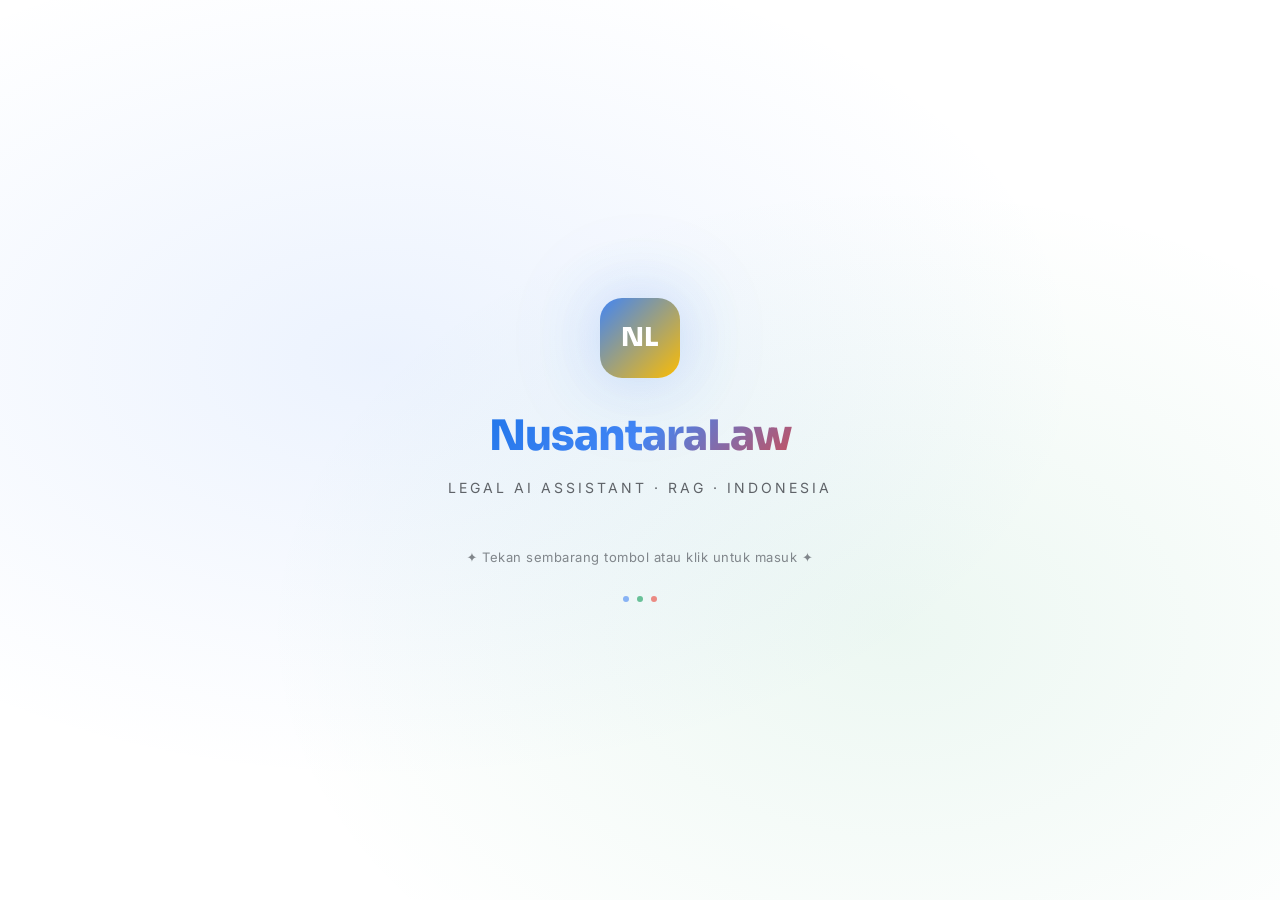
==== commit 0fbdc469: "Chatbot-LightTheme" ====
--- a/frontend/index.html
+++ b/frontend/index.html
@@ -5,7 +5,7 @@
     <meta name="viewport" content="width=device-width, initial-scale=1.0">
     <meta name="description" content="NusantaraLaw - Asisten Hukum AI berbasis RAG untuk hukum Indonesia">
     <title>NusantaraLaw | Asisten Hukum AI</title>
-    <link rel="stylesheet" href="style.css?v=5">
+    <link rel="stylesheet" href="style.css?v=15">
     <link href="https://fonts.googleapis.com/css2?family=Inter:wght@300;400;500;600;700&family=Sora:wght@600;700;800&family=Lora:wght@600;700&display=swap" rel="stylesheet">
 </head>
 <body>
@@ -65,6 +65,13 @@
         <div class="sidebar-section">
             <div class="section-label">Pengaturan</div>
             <div class="toggle-row">
+                <span class="toggle-label">Dark Mode</span>
+                <label class="toggle">
+                    <input type="checkbox" id="themeToggle">
+                    <span class="slider"></span>
+                </label>
+            </div>
+            <div class="toggle-row" style="margin-top:10px;">
                 <span class="toggle-label">Aktifkan Web Search (SearXNG)</span>
                 <label class="toggle">
                     <input type="checkbox" id="webSearchToggle">
--- a/frontend/style.css
+++ b/frontend/style.css
@@ -4,6 +4,45 @@
    DESIGN TOKENS
 ═══════════════════════════════════════════════ */
 :root {
+    /* Google Light Theme */
+    --bg:          #ffffff;
+    --s1:          #f8f9fa;
+    --s2:          #f1f3f4;
+    --s3:          #e8eaed;
+    --b0:          #dadce0;
+    --b1:          #bdc1c6;
+    --t1:          #202124;
+    --t2:          #5f6368;
+    --t3:          #80868b;
+    --gold:        #4285F4; /* Google Blue as Primary */
+    --gold-hi:     #1a73e8; /* Darker Blue */
+    --gold-lo:     rgba(66,133,244,0.10);
+    --gold-glow:   rgba(66,133,244,0.25);
+    
+    /* Include Google Color Variations */
+    --google-red:    #EA4335;
+    --google-green:  #0F9D58;
+    --google-yellow: #FBBC04;
+    --google-blue:   #4285F4;
+    
+    --green:       #0F9D58;
+    --red:         #EA4335;
+    --blue:        #4285F4;
+    --purple:      #a855f7;
+    
+    --glass:       rgba(0,0,0,0.03);
+    --glass-b:     rgba(0,0,0,0.08);
+    --glass-hover: rgba(0,0,0,0.06);
+    --glass-bg:    rgba(255,255,255,0.75);
+    --glass-input: rgba(0,0,0,0.02);
+    
+    --r:           12px;
+    --rs:          8px;
+    --sidebar:     285px;
+}
+
+[data-theme="dark"] {
+    /* USER'S EXACT ORIGINAL DARK THEME */
     --bg:          #05080f;
     --s1:          #080d18;
     --s2:          #0c1220;
@@ -21,12 +60,18 @@
     --red:         #ef4444;
     --blue:        #38bdf8;
     --purple:      #a855f7;
+    
+    /* Keep original names for variation compatibility */
+    --google-red:    #ef4444;
+    --google-green:  #22c55e;
+    --google-yellow: #e8bf4a;
+    --google-blue:   #38bdf8;
+
     --glass:       rgba(255,255,255,0.04);
     --glass-b:     rgba(255,255,255,0.07);
     --glass-hover: rgba(255,255,255,0.07);
-    --r:           12px;
-    --rs:          8px;
-    --sidebar:     285px;
+    --glass-bg:    rgba(8,13,24,0.75);
+    --glass-input: rgba(255,255,255,0.04);
 }
 
 /* ═══════════════════════════════════════════════
@@ -60,22 +105,23 @@
     z-index: 0;
     animation: orbDrift 20s ease-in-out infinite alternate;
 }
+/* Applied Color Variations for Light/Dark Mode */
 .orb-1 {
     width: 500px; height: 500px;
-    background: radial-gradient(circle, rgba(201,162,39,0.18) 0%, transparent 70%);
+    background: radial-gradient(circle, var(--gold-glow) 0%, transparent 70%);
     top: -150px; left: -100px;
     animation-duration: 22s;
 }
 .orb-2 {
     width: 400px; height: 400px;
-    background: radial-gradient(circle, rgba(56,189,248,0.12) 0%, transparent 70%);
+    background: radial-gradient(circle, rgba(15,157,88,0.15) 0%, transparent 70%); /* Green variation */
     bottom: -100px; right: 100px;
     animation-duration: 28s;
     animation-delay: -8s;
 }
 .orb-3 {
     width: 350px; height: 350px;
-    background: radial-gradient(circle, rgba(168,85,247,0.10) 0%, transparent 70%);
+    background: radial-gradient(circle, rgba(234,67,53,0.15) 0%, transparent 70%); /* Red variation */
     top: 40%; left: 45%;
     animation-duration: 18s;
     animation-delay: -4s;
@@ -97,8 +143,8 @@
     display: flex;
     align-items: center;
     justify-content: center;
-    background: radial-gradient(ellipse at 30% 40%, rgba(201,162,39,0.12) 0%, transparent 55%),
-                radial-gradient(ellipse at 70% 70%, rgba(56,189,248,0.08) 0%, transparent 50%),
+    background: radial-gradient(ellipse at 30% 40%, var(--gold-lo) 0%, transparent 55%),
+                radial-gradient(ellipse at 70% 70%, rgba(15,157,88,0.08) 0%, transparent 50%),
                 var(--bg);
     cursor: pointer;
     transition: opacity 0.6s ease, visibility 0.6s ease;
@@ -120,7 +166,7 @@
 .splash-logo {
     width: 80px; height: 80px;
     margin: 0 auto 24px;
-    background: linear-gradient(135deg, var(--gold), #9a7a10);
+    background: linear-gradient(135deg, var(--gold), var(--google-yellow));
     border-radius: 22px;
     display: flex;
     align-items: center;
@@ -128,19 +174,20 @@
     font-family: 'Sora', sans-serif;
     font-size: 26px;
     font-weight: 800;
-    color: #000;
-    box-shadow: 0 0 60px rgba(201,162,39,0.5), 0 0 120px rgba(201,162,39,0.2);
+    color: #fff;
+    box-shadow: 0 0 60px var(--gold-glow), 0 0 120px var(--gold-lo);
     animation: logoPulse 3s ease-in-out infinite;
 }
+[data-theme="dark"] .splash-logo { color: #000; }
 @keyframes logoPulse {
-    0%, 100% { box-shadow: 0 0 60px rgba(201,162,39,0.5), 0 0 120px rgba(201,162,39,0.2); }
-    50%      { box-shadow: 0 0 80px rgba(201,162,39,0.7), 0 0 160px rgba(201,162,39,0.3); }
+    0%, 100% { box-shadow: 0 0 60px var(--gold-glow), 0 0 120px var(--gold-lo); }
+    50%      { box-shadow: 0 0 80px var(--gold-glow), 0 0 160px var(--gold-lo); }
 }
 .splash-title {
     font-family: 'Sora', sans-serif;
     font-size: 42px;
     font-weight: 800;
-    background: linear-gradient(135deg, var(--gold-hi), var(--gold), #a07820);
+    background: linear-gradient(135deg, var(--gold-hi), var(--gold), var(--google-red));
     -webkit-background-clip: text;
     -webkit-text-fill-color: transparent;
     background-clip: text;
@@ -177,8 +224,8 @@
     animation: bounce 1.3s infinite ease-in-out;
     opacity: 0.6;
 }
-.splash-dots span:nth-child(2) { animation-delay: 0.2s; }
-.splash-dots span:nth-child(3) { animation-delay: 0.4s; }
+.splash-dots span:nth-child(2) { animation-delay: 0.2s; background: var(--google-green); }
+.splash-dots span:nth-child(3) { animation-delay: 0.4s; background: var(--google-red); }
 
 /* ═══════════════════════════════════════════════
    LAYOUT
@@ -197,7 +244,7 @@
 .sidebar {
     width: var(--sidebar);
     min-width: var(--sidebar);
-    background: rgba(8,13,24,0.75);
+    background: var(--glass-bg);
     backdrop-filter: blur(20px) saturate(160%);
     -webkit-backdrop-filter: blur(20px) saturate(160%);
     border-right: 1px solid var(--glass-b);
@@ -213,8 +260,11 @@
     position: absolute;
     top: 0; left: 0; right: 0;
     height: 2px;
+    background: linear-gradient(90deg, transparent, var(--google-blue), var(--google-red), var(--google-yellow), transparent);
+    pointer-events: none;
+}
+[data-theme="dark"] .sidebar::after {
     background: linear-gradient(90deg, transparent, var(--gold), var(--gold-hi), transparent);
-    pointer-events: none;
 }
 
 /* Brand */
@@ -222,7 +272,7 @@
 .brand-row { display: flex; align-items: center; gap: 10px; margin-bottom: 10px; }
 .brand-icon {
     width: 36px; height: 36px;
-    background: linear-gradient(135deg, var(--gold), #9a7a10);
+    background: linear-gradient(135deg, var(--gold), var(--google-yellow));
     border-radius: var(--rs);
     display: flex;
     align-items: center;
@@ -230,11 +280,13 @@
     font-family: 'Sora', sans-serif;
     font-weight: 800;
     font-size: 12px;
-    color: #000;
+    color: #fff;
     letter-spacing: -0.5px;
     box-shadow: 0 2px 16px var(--gold-glow);
     flex-shrink: 0;
 }
+[data-theme="dark"] .brand-icon { color: #000; }
+
 .brand-name {
     font-family: 'Sora', sans-serif;
     font-size: 17px;
@@ -250,7 +302,7 @@
     gap: 5px;
     background: var(--gold-lo);
     color: var(--gold);
-    border: 1px solid rgba(201,162,39,0.25);
+    border: 1px solid var(--gold-glow);
     border-radius: 20px;
     padding: 3px 10px;
     font-size: 10px;
@@ -307,13 +359,14 @@
     letter-spacing: 0.1px;
 }
 .btn.primary {
-    background: linear-gradient(135deg, var(--gold) 0%, #9a7a10 100%);
-    color: #000;
+    background: linear-gradient(135deg, var(--gold) 0%, var(--gold-hi) 100%);
+    color: #fff;
     box-shadow: 0 2px 12px var(--gold-glow);
 }
+[data-theme="dark"] .btn.primary { color: #000; }
 .btn.primary:hover {
     background: linear-gradient(135deg, var(--gold-hi) 0%, var(--gold) 100%);
-    box-shadow: 0 4px 24px rgba(201,162,39,0.45);
+    box-shadow: 0 4px 24px var(--gold-glow);
     transform: translateY(-1px);
 }
 .btn.secondary {
@@ -322,7 +375,7 @@
     border: 1px solid var(--glass-b);
     backdrop-filter: blur(8px);
 }
-.btn.secondary:hover { color: var(--gold); border-color: rgba(201,162,39,0.4); background: var(--gold-lo); }
+.btn.secondary:hover { color: var(--gold); border-color: var(--gold-glow); background: var(--gold-lo); }
 .btn:disabled { opacity: 0.4; cursor: not-allowed; transform: none !important; box-shadow: none !important; }
 
 /* Toggle */
@@ -365,7 +418,7 @@
 .model-option:hover { border-color: var(--b1); background: var(--glass-hover); }
 .model-option input[type="radio"] { accent-color: var(--gold); flex-shrink: 0; }
 .model-option input[type="radio"]:checked ~ .model-option-label .model-name { color: var(--gold); }
-.model-option:has(input:checked) { border-color: rgba(201,162,39,0.4); background: var(--gold-lo); }
+.model-option:has(input:checked) { border-color: var(--gold-glow); background: var(--gold-lo); }
 .model-option-label { display: flex; flex-direction: column; gap: 1px; }
 .model-name { font-size: 12.5px; font-weight: 600; color: var(--t1); }
 .model-desc { font-size: 10px; color: var(--t3); letter-spacing: 0.2px; }
@@ -386,7 +439,7 @@
 
 .chat-header {
     padding: 16px 28px;
-    background: rgba(8,13,24,0.70);
+    background: var(--glass-bg);
     backdrop-filter: blur(16px);
     -webkit-backdrop-filter: blur(16px);
     border-bottom: 1px solid var(--glass-b);
@@ -410,8 +463,8 @@
 .online-pill {
     display: flex; align-items: center; gap: 6px;
     font-size: 11px; color: var(--green);
-    background: rgba(34,197,94,0.08);
-    border: 1px solid rgba(34,197,94,0.2);
+    background: rgba(15,157,88,0.08);
+    border: 1px solid rgba(15,157,88,0.2);
     border-radius: 20px;
     padding: 4px 12px;
     flex-shrink: 0;
@@ -449,10 +502,10 @@
     display: flex; align-items: center; justify-content: center;
     font-size: 11px; font-weight: 700;
     flex-shrink: 0;
-    background: linear-gradient(135deg, rgba(201,162,39,0.2), rgba(201,162,39,0.05));
+    background: linear-gradient(135deg, var(--gold-glow), var(--gold-lo));
     color: var(--gold);
-    border: 1px solid rgba(201,162,39,0.35);
-    box-shadow: 0 0 12px rgba(201,162,39,0.15);
+    border: 1px solid var(--gold-glow);
+    box-shadow: 0 0 12px var(--gold-lo);
 }
 .user-message .avatar {
     background: var(--glass);
@@ -463,28 +516,36 @@
 .content {
     padding: 14px 18px;
     border-radius: var(--r);
-    background: rgba(12,18,32,0.70);
+    background: var(--glass-bg);
     backdrop-filter: blur(12px);
     -webkit-backdrop-filter: blur(12px);
     border: 1px solid var(--glass-b);
     color: var(--t1);
-    box-shadow: 0 4px 20px rgba(0,0,0,0.35), inset 0 1px 0 rgba(255,255,255,0.04);
+    box-shadow: 0 4px 20px rgba(0,0,0,0.1), inset 0 1px 0 rgba(255,255,255,0.04);
     line-height: 1.75;
     word-break: break-word;
     min-width: 0;
     transition: box-shadow 0.2s;
 }
-.content:hover { box-shadow: 0 4px 28px rgba(0,0,0,0.45), inset 0 1px 0 rgba(255,255,255,0.06); }
+[data-theme="dark"] .content {
+    box-shadow: 0 4px 20px rgba(0,0,0,0.35), inset 0 1px 0 rgba(255,255,255,0.04);
+}
+.content:hover { box-shadow: 0 4px 28px rgba(0,0,0,0.15), inset 0 1px 0 rgba(255,255,255,0.06); }
+[data-theme="dark"] .content:hover { box-shadow: 0 4px 28px rgba(0,0,0,0.45), inset 0 1px 0 rgba(255,255,255,0.06); }
+
 .user-message .content {
+    background: var(--s2);
+    border-color: rgba(56,189,248,0.15);
+}
+[data-theme="dark"] .user-message .content {
     background: rgba(17,24,40,0.80);
-    border-color: rgba(56,189,248,0.15);
 }
 
 /* Source box */
 .source-box {
     margin-top: 12px;
     padding: 10px 13px;
-    background: rgba(201,162,39,0.04);
+    background: var(--gold-lo);
     border-left: 2px solid var(--gold);
     border-radius: 0 var(--rs) var(--rs) 0;
     font-size: 12px;
@@ -502,7 +563,7 @@
 .typing-indicator {
     display: flex; gap: 5px;
     padding: 14px 16px;
-    background: rgba(12,18,32,0.70);
+    background: var(--glass-bg);
     backdrop-filter: blur(12px);
     border: 1px solid var(--glass-b);
     border-radius: var(--r);
@@ -516,8 +577,8 @@
     opacity: 0.6;
     animation: bounce 1.3s infinite ease-in-out;
 }
-.typing-indicator span:nth-child(2) { animation-delay: 0.18s; }
-.typing-indicator span:nth-child(3) { animation-delay: 0.36s; }
+.typing-indicator span:nth-child(2) { animation-delay: 0.18s; background: var(--google-green); }
+.typing-indicator span:nth-child(3) { animation-delay: 0.36s; background: var(--google-red); }
 @keyframes bounce {
     0%, 80%, 100% { transform: scale(0.6); opacity: 0.3; }
     40%           { transform: scale(1); opacity: 1; }
@@ -528,7 +589,7 @@
 ═══════════════════════════════════════════════ */
 .input-area {
     padding: 16px 28px;
-    background: rgba(8,13,24,0.75);
+    background: var(--glass-bg);
     backdrop-filter: blur(16px);
     -webkit-backdrop-filter: blur(16px);
     border-top: 1px solid var(--glass-b);
@@ -538,7 +599,7 @@
 #questionInput {
     flex: 1; min-width: 0;
     padding: 13px 18px;
-    background: rgba(255,255,255,0.04);
+    background: var(--glass-input);
     border: 1px solid var(--glass-b);
     border-radius: var(--r);
     font-size: 14px;
@@ -550,9 +611,12 @@
 }
 #questionInput::placeholder { color: var(--t3); }
 #questionInput:focus {
-    border-color: rgba(201,162,39,0.5);
+    border-color: var(--gold);
     background: rgba(255,255,255,0.06);
-    box-shadow: 0 0 0 3px rgba(201,162,39,0.08), 0 0 20px rgba(201,162,39,0.05);
+    box-shadow: 0 0 0 3px var(--gold-lo), 0 0 20px rgba(0,0,0,0.02);
+}
+[data-theme="dark"] #questionInput:focus {
+    box-shadow: 0 0 0 3px var(--gold-lo), 0 0 20px rgba(201,162,39,0.05);
 }
 #sendBtn { width: auto; min-width: 82px; flex-shrink: 0; padding: 12px 22px; }
 
@@ -565,20 +629,20 @@
     padding: 2px 7px; border-radius: 20px; vertical-align: middle;
     transition: background 0.25s, color 0.25s;
 }
-.inference-badge.local { color: var(--green); background: rgba(34,197,94,0.12); border: 1px solid rgba(34,197,94,0.3); }
-.inference-badge.hf    { color: var(--blue);  background: rgba(56,189,248,0.12); border: 1px solid rgba(56,189,248,0.3); }
+.inference-badge.local { color: var(--google-green); background: rgba(15,157,88,0.12); border: 1px solid rgba(15,157,88,0.3); }
+.inference-badge.hf    { color: var(--google-blue);  background: rgba(66,133,244,0.12); border: 1px solid rgba(66,133,244,0.3); }
 
 .source-icon { display: inline-block; margin-right: 6px; font-size: 13px; flex-shrink: 0; }
 .doc-source-item { display: flex; align-items: center; gap: 4px; font-size: 12px; color: var(--t2); }
 .page-badge {
     display: inline-block; font-size: 10px; font-weight: 600;
     color: var(--gold); background: var(--gold-lo);
-    border: 1px solid rgba(201,162,39,0.25); border-radius: 3px;
+    border: 1px solid var(--gold-glow); border-radius: 3px;
     padding: 1px 5px; margin-left: 4px;
 }
 .web-source-item { display: flex; align-items: flex-start; gap: 6px; padding: 6px 0; }
 .web-source-body { display: flex; flex-direction: column; gap: 3px; flex: 1; min-width: 0; }
-.web-source-link { font-size: 12px; font-weight: 600; color: var(--blue); text-decoration: none; word-break: break-all; }
+.web-source-link { font-size: 12px; font-weight: 600; color: var(--google-blue); text-decoration: none; word-break: break-all; }
 .web-source-link:hover { text-decoration: underline; }
 .web-snippet {
     font-size: 11px; color: var(--t3); line-height: 1.5;
